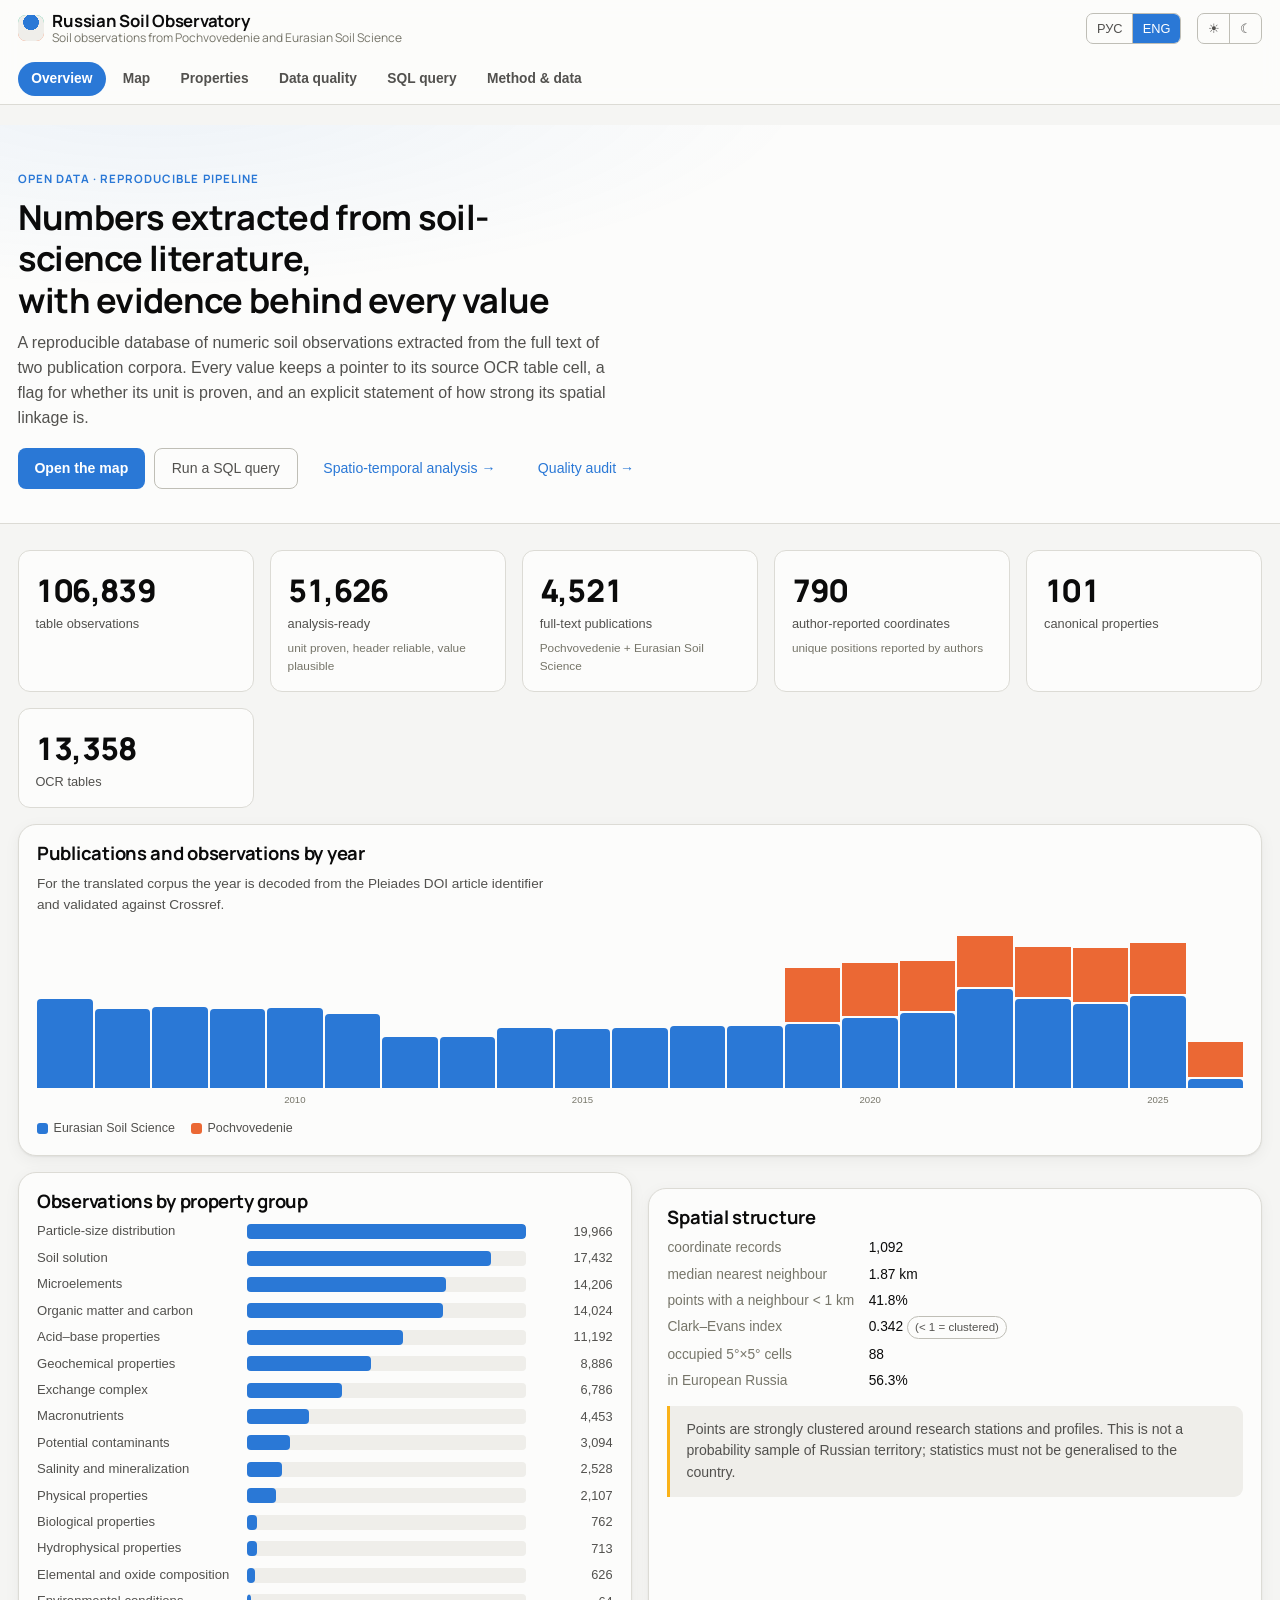
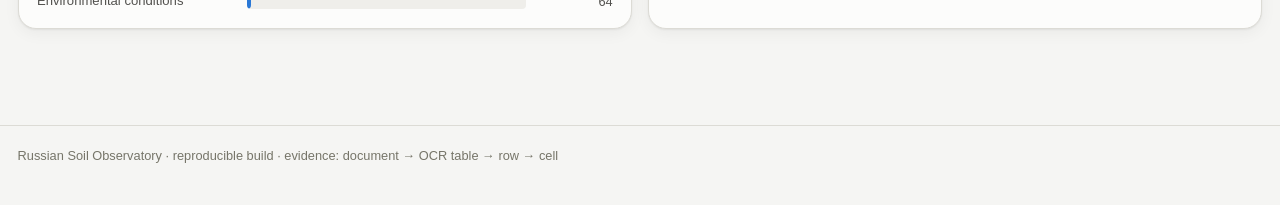
==== docs/index.html @ 18d4f81e "Update the portal's "About the data" panel for the new unit-confidence model The "Методика и данные"" ====
<!doctype html>
<html lang="ru">
<head>
<!-- Yandex.Metrika counter -->
<script type="text/javascript">
    (function(m,e,t,r,i,k,a){
        m[i]=m[i]||function(){(m[i].a=m[i].a||[]).push(arguments)};
        m[i].l=1*new Date();
        for (var j = 0; j < document.scripts.length; j++) {if (document.scripts[j].src === r) { return; }}
        k=e.createElement(t),a=e.getElementsByTagName(t)[0],k.async=1,k.src=r,a.parentNode.insertBefore(k,a)
    })(window, document,'script','https://mc.yandex.ru/metrika/tag.js?id=111270341', 'ym');

    ym(111270341, 'init', {ssr:true, webvisor:true, clickmap:true, ecommerce:"dataLayer", referrer: document.referrer, url: location.href, accurateTrackBounce:true, trackLinks:true});
</script>
<noscript><div><img src="https://mc.yandex.ru/watch/111270341" style="position:absolute; left:-9999px;" alt="" /></div></noscript>
<!-- /Yandex.Metrika counter -->
<meta charset="utf-8">
<meta name="viewport" content="width=device-width, initial-scale=1">
<title>Russian Soil Observatory</title>
<meta name="description" content="Открытая база почвенных наблюдений из российских публикаций: воспроизводимый конвейер извлечения, доказательная цепочка до исходной OCR-ячейки, двуязычный геопортал.">
<meta property="og:type" content="website">
<meta property="og:title" content="Russian Soil Observatory">
<meta property="og:description" content="Открытая база почвенных наблюдений из российских публикаций с доказательной цепочкой до исходной OCR-ячейки.">
<meta name="twitter:card" content="summary">
<link rel="icon" href="assets/favicon.svg" type="image/svg+xml">
<link rel="preconnect" href="https://fonts.googleapis.com">
<link rel="preconnect" href="https://fonts.gstatic.com" crossorigin>
<link href="https://fonts.googleapis.com/css2?family=Manrope:wght@500;600;700;800&display=swap" rel="stylesheet">
<link rel="stylesheet" href="assets/leaflet-1.9.4.css">
<link rel="stylesheet" href="assets/portal.css?v=20260804c">
</head>
<body>

<header class="masthead">
  <div class="masthead-inner">
    <h1 class="brand">
      <span class="brand-mark" aria-hidden="true"></span>
      <span class="brand-text">Russian Soil Observatory
        <small data-i18n="tagline">Почвенные наблюдения из «Почвоведения» и Eurasian Soil Science</small>
      </span>
    </h1>
    <span class="masthead-spacer"></span>
    <div class="switch" role="group" aria-label="Language">
      <button type="button" id="lang-ru" aria-pressed="true">РУС</button>
      <button type="button" id="lang-en" aria-pressed="false">ENG</button>
    </div>
    <div class="switch" role="group" aria-label="Theme">
      <button type="button" id="theme-light" aria-pressed="false">☀</button>
      <button type="button" id="theme-dark" aria-pressed="false">☾</button>
    </div>
  </div>
  <nav class="tabs" role="tablist">
    <button role="tab" aria-selected="true"  data-panel="overview" data-i18n="tab.overview">Обзор</button>
    <button role="tab" aria-selected="false" data-panel="map"      data-i18n="tab.map">Карта</button>
    <button role="tab" aria-selected="false" data-panel="props"    data-i18n="tab.props">Свойства</button>
    <button role="tab" aria-selected="false" data-panel="quality"  data-i18n="tab.quality">Качество данных</button>
    <button role="tab" aria-selected="false" data-panel="query"    data-i18n="tab.query">SQL-запрос</button>
    <button role="tab" aria-selected="false" data-panel="about"    data-i18n="tab.about">Методика и данные</button>
  </nav>
</header>

<main>

  <!-- ============ OVERVIEW ============ -->
  <section class="panel" id="panel-overview">
    <div class="hero">
      <span class="eyebrow" data-i18n="hero.eyebrow">Открытые данные · воспроизводимый конвейер</span>
      <h2 data-i18n="hero.title">Числа, извлечённые из почвенной литературы,<br>с доказательством для каждого значения</h2>
      <p class="lede" data-i18n="overview.lede">
        Воспроизводимая база числовых почвенных наблюдений, извлечённых из полнотекстовых
        публикаций двух корпусов. Каждое значение сохраняет ссылку на исходную ячейку
        OCR-таблицы, признак достоверности единицы измерения и явно указанную силу
        пространственной привязки.
      </p>
      <div class="hero-actions">
        <button type="button" class="primary btn-lg" data-goto="map" data-i18n="hero.cta.map">Открыть карту</button>
        <button type="button" class="ghost btn-lg" data-goto="query" data-i18n="hero.cta.sql">Выполнить SQL-запрос</button>
        <a class="ghost btn-lg btn-link" href="insights.html" data-i18n="overview.insights.short">Пространственно-временной анализ →</a>
        <a class="ghost btn-lg btn-link" href="data_audit.html" data-i18n="overview.report.short">Аудит качества →</a>
      </div>
    </div>

    <div class="grid reveal" id="overview-tiles"></div>

    <div class="card">
      <h2 data-i18n="overview.timeline">Публикации и наблюдения по годам</h2>
      <p class="lede" style="font-size:.85rem" data-i18n="overview.timeline.note">
        Год для переводного корпуса восстановлен из идентификатора статьи Pleiades DOI и
        сверен с Crossref.
      </p>
      <div id="chart-years"></div>
    </div>

    <div class="grid wide">
      <div class="card">
        <h2 data-i18n="overview.categories">Наблюдения по группам свойств</h2>
        <div id="chart-categories"></div>
      </div>
      <div class="card">
        <h2 data-i18n="overview.spatial">Пространственная структура</h2>
        <dl class="facts" id="spatial-facts"></dl>
        <div class="callout warn" style="margin-top:.9rem" data-i18n="overview.spatial.note">
          Точки сильно сгруппированы вокруг стационаров и профилей. Это не вероятностная
          выборка по территории России; статистику нельзя переносить на страну в целом.
        </div>
      </div>
    </div>
  </section>

  <!-- ============ MAP ============ -->
  <section class="panel" id="panel-map" hidden>
    <div class="callout" data-i18n="map.note">
      <strong>Что показано:</strong> только координаты, прямо сообщённые авторами публикаций.
      Синие точки дополнительно имеют числовые значения, сверенные с исходной OCR-ячейкой.
      Административные центроиды и региональные геокоды на карту не выводятся. Это не
      GPS-привязка каждой строки таблицы и не почвенная карта России.
    </div>
    <div class="map-layout" style="margin-top:1rem">
      <div id="map"></div>
      <aside>
        <div class="card">
          <h2 data-i18n="map.layer">Слой</h2>
          <dl class="facts" id="map-facts"></dl>
          <div class="legend">
            <span><i class="swatch" style="background:var(--series-1)"></i><span data-i18n="map.legend.verified">с проверенными значениями</span></span>
            <span><i class="swatch" style="background:var(--text-muted)"></i><span data-i18n="map.legend.plain">только координата</span></span>
          </div>
          <p style="margin-top:.9rem;font-size:.85rem;color:var(--text-secondary)" data-i18n="map.hint">
            Нажмите на точку, чтобы увидеть источник, фрагмент текста с координатой и
            привязанные измерения.
          </p>
        </div>
      </aside>
    </div>
  </section>

  <!-- ============ PROPERTIES ============ -->
  <section class="panel" id="panel-props" hidden>
    <p class="lede" data-i18n="props.lede">
      Полный спектр распознанных свойств. «Единица доказана» — доля значений, у которых
      единица напечатана в таблице или получена обратимым преобразованием; остальным
      единица намеренно не приписывается.
    </p>
    <div class="card">
      <div class="toolbar">
        <input type="text" id="prop-filter" class="ghost" style="min-width:220px"
               data-i18n-placeholder="props.filter" placeholder="Найти свойство…">
        <label class="status" for="prop-sort" data-i18n="props.sort">Сортировка:</label>
        <select id="prop-sort" class="ghost" style="padding:.35rem .5rem">
          <option value="observations" data-i18n="props.sort.n">по числу наблюдений</option>
          <option value="normalized" data-i18n="props.sort.norm">по доказанным единицам</option>
          <option value="documents" data-i18n="props.sort.docs">по числу публикаций</option>
        </select>
        <span class="status" id="prop-count"></span>
      </div>
      <div class="table-scroll">
        <table class="data" id="props-table">
          <thead><tr>
            <th data-i18n="props.th.property">Свойство</th>
            <th data-i18n="props.th.category">Группа</th>
            <th class="num" data-i18n="props.th.n">Наблюдений</th>
            <th class="num" data-i18n="props.th.docs">Публикаций</th>
            <th class="num" data-i18n="props.th.unit">Единица доказана</th>
            <th class="num" data-i18n="props.th.header">Заголовок надёжен</th>
            <th class="num" data-i18n="props.th.value">Значение правдоподобно</th>
          </tr></thead>
          <tbody></tbody>
        </table>
      </div>
    </div>

    <div class="card chart-explorer">
      <div class="chart-explorer-head">
        <h3 id="chart-title" data-i18n="props.chart.pick">Выберите свойство в таблице выше ↑</h3>
        <span class="status" id="chart-status" data-i18n="props.chart.loading">База загружается при первом выборе свойства…</span>
      </div>
      <p class="chart-note" id="chart-subtitle"></p>
      <div class="chart-grid">
        <div class="chart-card chart-card-wrap">
          <h4 data-i18n="props.chart.hist">Распределение значений</h4>
          <p class="chart-note" id="chart-hist-note"></p>
          <div id="chart-hist"></div>
        </div>
        <div class="chart-card chart-card-wrap">
          <h4 data-i18n="props.chart.depth">По глубине</h4>
          <p class="chart-note" id="chart-depth-note"></p>
          <div id="chart-depth"></div>
        </div>
        <div class="chart-card chart-card-wrap">
          <h4 data-i18n="props.chart.lat">По широте</h4>
          <p class="chart-note" id="chart-lat-note"></p>
          <div id="chart-lat"></div>
        </div>
        <div class="chart-card chart-card-wrap">
          <h4 data-i18n="props.chart.year">По годам публикации</h4>
          <p class="chart-note" id="chart-year-note"></p>
          <div id="chart-year"></div>
        </div>
      </div>
    </div>
  </section>

  <!-- ============ QUALITY ============ -->
  <section class="panel" id="panel-quality" hidden>
    <p class="lede" data-i18n="quality.lede">
      Слой построен из OCR распознанных таблиц, поэтому часть значений неизбежно
      содержит ошибки распознавания. Они не удаляются, а помечаются: исходная ячейка
      остаётся доказательством, а решение принимает исследователь.
    </p>

    <div class="grid" id="quality-tiles"></div>

    <div class="grid wide">
      <div class="card">
        <h2 data-i18n="quality.header">Как свойство опознано в заголовке</h2>
        <div id="chart-headerkind"></div>
        <div class="callout warn" style="margin-top:.9rem" data-i18n="quality.header.note">
          <strong>symbol_embedded</strong> — химический символ найден внутри более длинного
          заголовка («Thickness of horizons, cm A + B»). Такие значения следует исключать
          из анализа по умолчанию.
        </div>
      </div>
      <div class="card">
        <h2 data-i18n="quality.value">Физическая правдоподобность значений</h2>
        <div id="chart-plausibility"></div>
        <div class="callout" style="margin-top:.9rem" data-i18n="quality.value.note">
          Проверка диапазона запускается только там, где единица действительно известна.
          pH проверяется всегда — он безразмерен.
        </div>
      </div>
    </div>

    <div class="grid wide">
      <div class="card">
        <h2 data-i18n="quality.unit">Уверенность в единице измерения</h2>
        <div id="chart-normalization"></div>
        <div class="callout" style="margin-top:.9rem" data-i18n="quality.unit.note">
          <strong>high</strong> — единица напечатана в заголовке колонки; <strong>medium</strong> —
          надёжно выведена из контекста статьи, подписи к таблице или соседних колонок;
          <strong>low</strong> — предположение (обычно каноническая единица показателя по
          умолчанию), непригодное для количественного сравнения между публикациями.
        </div>
      </div>
      <div class="card">
        <h2 data-i18n="quality.spatial">Сила пространственной привязки</h2>
        <div id="chart-linkage"></div>
      </div>
    </div>
  </section>

  <!-- ============ QUERY ============ -->
  <section class="panel" id="panel-query" hidden>
    <p class="lede" data-i18n="query.lede">
      Вся база наблюдений загружается в браузер и выполняет SQL локально — данные никуда
      не отправляются. Таблицы: <code>observation</code>, <code>reported_site</code>,
      <code>verified_measurement</code>, <code>meta</code>.
    </p>
    <div class="card">
      <textarea class="sql" id="sql-input" spellcheck="false"></textarea>
      <div class="toolbar">
        <button class="primary" id="sql-run" data-i18n="query.run">Выполнить</button>
        <button class="ghost" data-example="0" data-i18n="query.ex1">Свойства с доказанной единицей</button>
        <button class="ghost" data-example="1" data-i18n="query.ex2">pH по глубине</button>
        <button class="ghost" data-example="2" data-i18n="query.ex3">Тяжёлые металлы по годам</button>
        <button class="ghost" data-example="3" data-i18n="query.ex4">Только «чистые» данные</button>
        <button class="ghost" id="sql-csv" data-i18n="query.csv">Скачать результат CSV</button>
      </div>
      <p class="status" id="sql-status" data-i18n="query.loading">Загрузка базы…</p>
      <div class="table-scroll"><table class="data" id="sql-result"><thead></thead><tbody></tbody></table></div>
    </div>
  </section>

  <!-- ============ ABOUT ============ -->
  <section class="panel" id="panel-about" hidden>
    <div class="grid wide">
      <div class="card">
        <h2 data-i18n="about.chain">Доказательная цепочка</h2>
        <p data-i18n="about.chain.text">Каждое наблюдение прослеживается до конкретной ячейки:</p>
        <p class="mono" style="color:var(--text-secondary);font-size:.8rem">
          document → source_artifact → table_cell → table_measurement_candidate → table_observation
        </p>
        <p data-i18n="about.chain.text2">
          Поле <code>evidence_locator</code> хранит номер строки и колонки исходной таблицы,
          напечатанный заголовок свойства и метку строки.
        </p>
      </div>
      <div class="card">
        <h2 data-i18n="about.rules">Чего эти данные не утверждают</h2>
        <ul class="clean">
          <li data-i18n="about.rule1">Единица измерения формально определена для каждого наблюдения (<code>observation_unit_inference</code>), но с разной силой доказательности: значение с уверенностью <code>low</code> получило единицу лишь предположением, а не тем, что напечатано в статье, и непригодно для количественного сравнения между публикациями.</li>
          <li data-i18n="about.rule2">Единственная координата в статье — это контекст документа, а не GPS каждой строки таблицы.</li>
          <li data-i18n="about.rule3">pH(H₂O), pH(KCl) и pH без указания метода — три разных показателя.</li>
          <li data-i18n="about.rule4">Для 626 пар статей установлено соответствие «русский оригинал ↔ перевод в Eurasian Soil Science»: 608 — разбором печатной библиографической ссылки на источник, 18 — по отпечатку числовых значений таблиц; документы не объединяются. Верхняя граница риска двойного учёта для остальных статей — 1.4% слоя.</li>
          <li data-i18n="about.rule5">Набор точек не является вероятностной выборкой по территории России.</li>
        </ul>
      </div>
    </div>

    <div class="card">
      <h2 data-i18n="about.downloads">Данные для скачивания</h2>
      <div class="table-scroll">
        <table class="data">
          <thead><tr>
            <th data-i18n="about.dl.file">Файл</th>
            <th data-i18n="about.dl.what">Что это</th>
            <th class="num" data-i18n="about.dl.size">Размер</th>
          </tr></thead>
          <tbody id="downloads"></tbody>
        </table>
      </div>
    </div>

    <div class="card">
      <h2 data-i18n="about.repro">Воспроизведение</h2>
      <p data-i18n="about.repro.text">Все публикуемые файлы пересобираются из рабочей базы одной командой:</p>
      <pre class="mono" style="background:var(--surface-2);padding:.8rem;border-radius:9px;overflow-x:auto">python3 observatory_v1/extract_table_measurement_candidates.py --db DB --additive
python3 observatory_v1/normalize_table_measurement_candidates.py --db DB
python3 observatory_v1/materialize_full_table_observations.py --db DB
python3 observatory_v1/flag_observation_quality.py --db DB
python3 observatory_v1/infer_springer_publication_year.py --db DB --crossref docs/data/doi_metadata.csv
python3 observatory_v1/infer_document_study_region.py --db DB
python3 observatory_v1/infer_document_precise_coordinates.py --db DB
python3 observatory_v1/merge_spatial_layers.py --db DB
python3 observatory_v1/link_springer_translations.py --db DB
python3 docs/scripts/build_portal.py --db DB --output docs/data</pre>
      <p class="status" style="margin-top:.6rem" data-i18n="about.repro.note">Полная последовательность, включая сборку научного анализа и отчётов, — в <code>README.md</code> репозитория.</p>
      <p class="status" id="generated-at"></p>
    </div>

    <div class="callout" data-i18n="about.license">
      <strong>Лицензия.</strong> Составленная база и код — CC BY 4.0. Права на исходные
      статьи принадлежат их издателям; здесь публикуются извлечённые числовые значения
      и ссылки на источник.
    </div>
  </section>

</main>

<footer><div class="inner">
  <span data-i18n="footer">Russian Soil Observatory · воспроизводимая сборка · доказательство: документ → OCR-таблица → строка → ячейка</span>
</div></footer>

<button type="button" id="to-top" class="to-top" aria-label="Наверх" title="Наверх">↑</button>

<script src="assets/leaflet.js"></script>
<script src="assets/portal.js?v=20260804c"></script>
</body>
</html>
---- docs/assets/leaflet-1.9.4.css ----
/* required styles */

.leaflet-pane,
.leaflet-tile,
.leaflet-marker-icon,
.leaflet-marker-shadow,
.leaflet-tile-container,
.leaflet-pane > svg,
.leaflet-pane > canvas,
.leaflet-zoom-box,
.leaflet-image-layer,
.leaflet-layer {
	position: absolute;
	left: 0;
	top: 0;
	}
.leaflet-container {
	overflow: hidden;
	}
.leaflet-tile,
.leaflet-marker-icon,
.leaflet-marker-shadow {
	-webkit-user-select: none;
	   -moz-user-select: none;
	        user-select: none;
	  -webkit-user-drag: none;
	}
/* Prevents IE11 from highlighting tiles in blue */
.leaflet-tile::selection {
	background: transparent;
}
/* Safari renders non-retina tile on retina better with this, but Chrome is worse */
.leaflet-safari .leaflet-tile {
	image-rendering: -webkit-optimize-contrast;
	}
/* hack that prevents hw layers "stretching" when loading new tiles */
.leaflet-safari .leaflet-tile-container {
	width: 1600px;
	height: 1600px;
	-webkit-transform-origin: 0 0;
	}
.leaflet-marker-icon,
.leaflet-marker-shadow {
	display: block;
	}
/* .leaflet-container svg: reset svg max-width decleration shipped in Joomla! (joomla.org) 3.x */
/* .leaflet-container img: map is broken in FF if you have max-width: 100% on tiles */
.leaflet-container .leaflet-overlay-pane svg {
	max-width: none !important;
	max-height: none !important;
	}
.leaflet-container .leaflet-marker-pane img,
.leaflet-container .leaflet-shadow-pane img,
.leaflet-container .leaflet-tile-pane img,
.leaflet-container img.leaflet-image-layer,
.leaflet-container .leaflet-tile {
	max-width: none !important;
	max-height: none !important;
	width: auto;
	padding: 0;
	}

.leaflet-container img.leaflet-tile {
	/* See: https://bugs.chromium.org/p/chromium/issues/detail?id=600120 */
	mix-blend-mode: plus-lighter;
}

.leaflet-container.leaflet-touch-zoom {
	-ms-touch-action: pan-x pan-y;
	touch-action: pan-x pan-y;
	}
.leaflet-container.leaflet-touch-drag {
	-ms-touch-action: pinch-zoom;
	/* Fallback for FF which doesn't support pinch-zoom */
	touch-action: none;
	touch-action: pinch-zoom;
}
.leaflet-container.leaflet-touch-drag.leaflet-touch-zoom {
	-ms-touch-action: none;
	touch-action: none;
}
.leaflet-container {
	-webkit-tap-highlight-color: transparent;
}
.leaflet-container a {
	-webkit-tap-highlight-color: rgba(51, 181, 229, 0.4);
}
.leaflet-tile {
	filter: inherit;
	visibility: hidden;
	}
.leaflet-tile-loaded {
	visibility: inherit;
	}
.leaflet-zoom-box {
	width: 0;
	height: 0;
	-moz-box-sizing: border-box;
	     box-sizing: border-box;
	z-index: 800;
	}
/* workaround for https://bugzilla.mozilla.org/show_bug.cgi?id=888319 */
.leaflet-overlay-pane svg {
	-moz-user-select: none;
	}

.leaflet-pane         { z-index: 400; }

.leaflet-tile-pane    { z-index: 200; }
.leaflet-overlay-pane { z-index: 400; }
.leaflet-shadow-pane  { z-index: 500; }
.leaflet-marker-pane  { z-index: 600; }
.leaflet-tooltip-pane   { z-index: 650; }
.leaflet-popup-pane   { z-index: 700; }

.leaflet-map-pane canvas { z-index: 100; }
.leaflet-map-pane svg    { z-index: 200; }

.leaflet-vml-shape {
	width: 1px;
	height: 1px;
	}
.lvml {
	behavior: url(#default#VML);
	display: inline-block;
	position: absolute;
	}


/* control positioning */

.leaflet-control {
	position: relative;
	z-index: 800;
	pointer-events: visiblePainted; /* IE 9-10 doesn't have auto */
	pointer-events: auto;
	}
.leaflet-top,
.leaflet-bottom {
	position: absolute;
	z-index: 1000;
	pointer-events: none;
	}
.leaflet-top {
	top: 0;
	}
.leaflet-right {
	right: 0;
	}
.leaflet-bottom {
	bottom: 0;
	}
.leaflet-left {
	left: 0;
	}
.leaflet-control {
	float: left;
	clear: both;
	}
.leaflet-right .leaflet-control {
	float: right;
	}
.leaflet-top .leaflet-control {
	margin-top: 10px;
	}
.leaflet-bottom .leaflet-control {
	margin-bottom: 10px;
	}
.leaflet-left .leaflet-control {
	margin-left: 10px;
	}
.leaflet-right .leaflet-control {
	margin-right: 10px;
	}


/* zoom and fade animations */

.leaflet-fade-anim .leaflet-popup {
	opacity: 0;
	-webkit-transition: opacity 0.2s linear;
	   -moz-transition: opacity 0.2s linear;
	        transition: opacity 0.2s linear;
	}
.leaflet-fade-anim .leaflet-map-pane .leaflet-popup {
	opacity: 1;
	}
.leaflet-zoom-animated {
	-webkit-transform-origin: 0 0;
	    -ms-transform-origin: 0 0;
	        transform-origin: 0 0;
	}
svg.leaflet-zoom-animated {
	will-change: transform;
}

.leaflet-zoom-anim .leaflet-zoom-animated {
	-webkit-transition: -webkit-transform 0.25s cubic-bezier(0,0,0.25,1);
	   -moz-transition:    -moz-transform 0.25s cubic-bezier(0,0,0.25,1);
	        transition:         transform 0.25s cubic-bezier(0,0,0.25,1);
	}
.leaflet-zoom-anim .leaflet-tile,
.leaflet-pan-anim .leaflet-tile {
	-webkit-transition: none;
	   -moz-transition: none;
	        transition: none;
	}

.leaflet-zoom-anim .leaflet-zoom-hide {
	visibility: hidden;
	}


/* cursors */

.leaflet-interactive {
	cursor: pointer;
	}
.leaflet-grab {
	cursor: -webkit-grab;
	cursor:    -moz-grab;
	cursor:         grab;
	}
.leaflet-crosshair,
.leaflet-crosshair .leaflet-interactive {
	cursor: crosshair;
	}
.leaflet-popup-pane,
.leaflet-control {
	cursor: auto;
	}
.leaflet-dragging .leaflet-grab,
.leaflet-dragging .leaflet-grab .leaflet-interactive,
.leaflet-dragging .leaflet-marker-draggable {
	cursor: move;
	cursor: -webkit-grabbing;
	cursor:    -moz-grabbing;
	cursor:         grabbing;
	}

/* marker & overlays interactivity */
.leaflet-marker-icon,
.leaflet-marker-shadow,
.leaflet-image-layer,
.leaflet-pane > svg path,
.leaflet-tile-container {
	pointer-events: none;
	}

.leaflet-marker-icon.leaflet-interactive,
.leaflet-image-layer.leaflet-interactive,
.leaflet-pane > svg path.leaflet-interactive,
svg.leaflet-image-layer.leaflet-interactive path {
	pointer-events: visiblePainted; /* IE 9-10 doesn't have auto */
	pointer-events: auto;
	}

/* visual tweaks */

.leaflet-container {
	background: #ddd;
	outline-offset: 1px;
	}
.leaflet-container a {
	color: #0078A8;
	}
.leaflet-zoom-box {
	border: 2px dotted #38f;
	background: rgba(255,255,255,0.5);
	}


/* general typography */
.leaflet-container {
	font-family: "Helvetica Neue", Arial, Helvetica, sans-serif;
	font-size: 12px;
	font-size: 0.75rem;
	line-height: 1.5;
	}


/* general toolbar styles */

.leaflet-bar {
	box-shadow: 0 1px 5px rgba(0,0,0,0.65);
	border-radius: 4px;
	}
.leaflet-bar a {
	background-color: #fff;
	border-bottom: 1px solid #ccc;
	width: 26px;
	height: 26px;
	line-height: 26px;
	display: block;
	text-align: center;
	text-decoration: none;
	color: black;
	}
.leaflet-bar a,
.leaflet-control-layers-toggle {
	background-position: 50% 50%;
	background-repeat: no-repeat;
	display: block;
	}
.leaflet-bar a:hover,
.leaflet-bar a:focus {
	background-color: #f4f4f4;
	}
.leaflet-bar a:first-child {
	border-top-left-radius: 4px;
	border-top-right-radius: 4px;
	}
.leaflet-bar a:last-child {
	border-bottom-left-radius: 4px;
	border-bottom-right-radius: 4px;
	border-bottom: none;
	}
.leaflet-bar a.leaflet-disabled {
	cursor: default;
	background-color: #f4f4f4;
	color: #bbb;
	}

.leaflet-touch .leaflet-bar a {
	width: 30px;
	height: 30px;
	line-height: 30px;
	}
.leaflet-touch .leaflet-bar a:first-child {
	border-top-left-radius: 2px;
	border-top-right-radius: 2px;
	}
.leaflet-touch .leaflet-bar a:last-child {
	border-bottom-left-radius: 2px;
	border-bottom-right-radius: 2px;
	}

/* zoom control */

.leaflet-control-zoom-in,
.leaflet-control-zoom-out {
	font: bold 18px 'Lucida Console', Monaco, monospace;
	text-indent: 1px;
	}

.leaflet-touch .leaflet-control-zoom-in, .leaflet-touch .leaflet-control-zoom-out  {
	font-size: 22px;
	}


/* layers control */

.leaflet-control-layers {
	box-shadow: 0 1px 5px rgba(0,0,0,0.4);
	background: #fff;
	border-radius: 5px;
	}
.leaflet-control-layers-toggle {
	background-image: url(images/layers.png);
	width: 36px;
	height: 36px;
	}
.leaflet-retina .leaflet-control-layers-toggle {
	background-image: url(images/layers-2x.png);
	background-size: 26px 26px;
	}
.leaflet-touch .leaflet-control-layers-toggle {
	width: 44px;
	height: 44px;
	}
.leaflet-control-layers .leaflet-control-layers-list,
.leaflet-control-layers-expanded .leaflet-control-layers-toggle {
	display: none;
	}
.leaflet-control-layers-expanded .leaflet-control-layers-list {
	display: block;
	position: relative;
	}
.leaflet-control-layers-expanded {
	padding: 6px 10px 6px 6px;
	color: #333;
	background: #fff;
	}
.leaflet-control-layers-scrollbar {
	overflow-y: scroll;
	overflow-x: hidden;
	padding-right: 5px;
	}
.leaflet-control-layers-selector {
	margin-top: 2px;
	position: relative;
	top: 1px;
	}
.leaflet-control-layers label {
	display: block;
	font-size: 13px;
	font-size: 1.08333em;
	}
.leaflet-control-layers-separator {
	height: 0;
	border-top: 1px solid #ddd;
	margin: 5px -10px 5px -6px;
	}

/* Default icon URLs */
.leaflet-default-icon-path { /* used only in path-guessing heuristic, see L.Icon.Default */
	background-image: url(images/marker-icon.png);
	}


/* attribution and scale controls */

.leaflet-container .leaflet-control-attribution {
	background: #fff;
	background: rgba(255, 255, 255, 0.8);
	margin: 0;
	}
.leaflet-control-attribution,
.leaflet-control-scale-line {
	padding: 0 5px;
	color: #333;
	line-height: 1.4;
	}
.leaflet-control-attribution a {
	text-decoration: none;
	}
.leaflet-control-attribution a:hover,
.leaflet-control-attribution a:focus {
	text-decoration: underline;
	}
.leaflet-attribution-flag {
	display: inline !important;
	vertical-align: baseline !important;
	width: 1em;
	height: 0.6669em;
	}
.leaflet-left .leaflet-control-scale {
	margin-left: 5px;
	}
.leaflet-bottom .leaflet-control-scale {
	margin-bottom: 5px;
	}
.leaflet-control-scale-line {
	border: 2px solid #777;
	border-top: none;
	line-height: 1.1;
	padding: 2px 5px 1px;
	white-space: nowrap;
	-moz-box-sizing: border-box;
	     box-sizing: border-box;
	background: rgba(255, 255, 255, 0.8);
	text-shadow: 1px 1px #fff;
	}
.leaflet-control-scale-line:not(:first-child) {
	border-top: 2px solid #777;
	border-bottom: none;
	margin-top: -2px;
	}
.leaflet-control-scale-line:not(:first-child):not(:last-child) {
	border-bottom: 2px solid #777;
	}

.leaflet-touch .leaflet-control-attribution,
.leaflet-touch .leaflet-control-layers,
.leaflet-touch .leaflet-bar {
	box-shadow: none;
	}
.leaflet-touch .leaflet-control-layers,
.leaflet-touch .leaflet-bar {
	border: 2px solid rgba(0,0,0,0.2);
	background-clip: padding-box;
	}


/* popup */

.leaflet-popup {
	position: absolute;
	text-align: center;
	margin-bottom: 20px;
	}
.leaflet-popup-content-wrapper {
	padding: 1px;
	text-align: left;
	border-radius: 12px;
	}
.leaflet-popup-content {
	margin: 13px 24px 13px 20px;
	line-height: 1.3;
	font-size: 13px;
	font-size: 1.08333em;
	min-height: 1px;
	}
.leaflet-popup-content p {
	margin: 17px 0;
	margin: 1.3em 0;
	}
.leaflet-popup-tip-container {
	width: 40px;
	height: 20px;
	position: absolute;
	left: 50%;
	margin-top: -1px;
	margin-left: -20px;
	overflow: hidden;
	pointer-events: none;
	}
.leaflet-popup-tip {
	width: 17px;
	height: 17px;
	padding: 1px;

	margin: -10px auto 0;
	pointer-events: auto;

	-webkit-transform: rotate(45deg);
	   -moz-transform: rotate(45deg);
	    -ms-transform: rotate(45deg);
	        transform: rotate(45deg);
	}
.leaflet-popup-content-wrapper,
.leaflet-popup-tip {
	background: white;
	color: #333;
	box-shadow: 0 3px 14px rgba(0,0,0,0.4);
	}
.leaflet-container a.leaflet-popup-close-button {
	position: absolute;
	top: 0;
	right: 0;
	border: none;
	text-align: center;
	width: 24px;
	height: 24px;
	font: 16px/24px Tahoma, Verdana, sans-serif;
	color: #757575;
	text-decoration: none;
	background: transparent;
	}
.leaflet-container a.leaflet-popup-close-button:hover,
.leaflet-container a.leaflet-popup-close-button:focus {
	color: #585858;
	}
.leaflet-popup-scrolled {
	overflow: auto;
	}

.leaflet-oldie .leaflet-popup-content-wrapper {
	-ms-zoom: 1;
	}
.leaflet-oldie .leaflet-popup-tip {
	width: 24px;
	margin: 0 auto;

	-ms-filter: "progid:DXImageTransform.Microsoft.Matrix(M11=0.70710678, M12=0.70710678, M21=-0.70710678, M22=0.70710678)";
	filter: progid:DXImageTransform.Microsoft.Matrix(M11=0.70710678, M12=0.70710678, M21=-0.70710678, M22=0.70710678);
	}

.leaflet-oldie .leaflet-control-zoom,
.leaflet-oldie .leaflet-control-layers,
.leaflet-oldie .leaflet-popup-content-wrapper,
.leaflet-oldie .leaflet-popup-tip {
	border: 1px solid #999;
	}


/* div icon */

.leaflet-div-icon {
	background: #fff;
	border: 1px solid #666;
	}


/* Tooltip */
/* Base styles for the element that has a tooltip */
.leaflet-tooltip {
	position: absolute;
	padding: 6px;
	background-color: #fff;
	border: 1px solid #fff;
	border-radius: 3px;
	color: #222;
	white-space: nowrap;
	-webkit-user-select: none;
	-moz-user-select: none;
	-ms-user-select: none;
	user-select: none;
	pointer-events: none;
	box-shadow: 0 1px 3px rgba(0,0,0,0.4);
	}
.leaflet-tooltip.leaflet-interactive {
	cursor: pointer;
	pointer-events: auto;
	}
.leaflet-tooltip-top:before,
.leaflet-tooltip-bottom:before,
.leaflet-tooltip-left:before,
.leaflet-tooltip-right:before {
	position: absolute;
	pointer-events: none;
	border: 6px solid transparent;
	background: transparent;
	content: "";
	}

/* Directions */

.leaflet-tooltip-bottom {
	margin-top: 6px;
}
.leaflet-tooltip-top {
	margin-top: -6px;
}
.leaflet-tooltip-bottom:before,
.leaflet-tooltip-top:before {
	left: 50%;
	margin-left: -6px;
	}
.leaflet-tooltip-top:before {
	bottom: 0;
	margin-bottom: -12px;
	border-top-color: #fff;
	}
.leaflet-tooltip-bottom:before {
	top: 0;
	margin-top: -12px;
	margin-left: -6px;
	border-bottom-color: #fff;
	}
.leaflet-tooltip-left {
	margin-left: -6px;
}
.leaflet-tooltip-right {
	margin-left: 6px;
}
.leaflet-tooltip-left:before,
.leaflet-tooltip-right:before {
	top: 50%;
	margin-top: -6px;
	}
.leaflet-tooltip-left:before {
	right: 0;
	margin-right: -12px;
	border-left-color: #fff;
	}
.leaflet-tooltip-right:before {
	left: 0;
	margin-left: -12px;
	border-right-color: #fff;
	}

/* Printing */

@media print {
	/* Prevent printers from removing background-images of controls. */
	.leaflet-control {
		-webkit-print-color-adjust: exact;
		print-color-adjust: exact;
		}
	}
---- docs/assets/portal.css ----
/* Russian Soil Observatory — geoportal
   Roles first, hex only in the token blocks, so light/dark swap in one place. */

:root {
  color-scheme: light;
  --surface-0: #f5f5f3;
  --surface-1: #fcfcfb;
  --surface-2: #efeeea;
  --border: #dcdbd5;
  --border-strong: #bfbeb6;
  --text-primary: #0b0b0b;
  --text-secondary: #52514e;
  --text-muted: #767569;
  --series-1: #2a78d6;
  --series-2: #eb6834;
  --series-3: #1baf7a;
  --series-4: #eda100;
  --good: #0ca30c;
  --warning: #fab219;
  --serious: #ec835a;
  --critical: #d03b3b;
  --ramp-250: #86b6ef;
  --shadow: 0 1px 2px rgba(0, 0, 0, .06), 0 4px 16px rgba(0, 0, 0, .05);
  --shadow-lift: 0 2px 4px rgba(0, 0, 0, .07), 0 12px 28px rgba(0, 0, 0, .09);
  --font-display: 'Manrope', -apple-system, BlinkMacSystemFont, "Segoe UI", Roboto, sans-serif;
  --radius-sm: 8px;
  --radius-md: 12px;
  --radius-lg: 18px;
  --ease: cubic-bezier(.22, .7, .24, 1);
  --hero-tint: rgba(42, 120, 214, .07);
}

@media (prefers-color-scheme: dark) {
  :root:where(:not([data-theme="light"])) {
    color-scheme: dark;
    --surface-0: #121211;
    --surface-1: #1a1a19;
    --surface-2: #24241f;
    --border: #35352f;
    --border-strong: #4c4c44;
    --text-primary: #ffffff;
    --text-secondary: #c3c2b7;
    --text-muted: #94938a;
    --series-1: #3987e5;
    --series-2: #d95926;
    --series-3: #199e70;
    --series-4: #c98500;
    --ramp-250: #1c5cab;
    --shadow: 0 1px 2px rgba(0, 0, 0, .5), 0 4px 16px rgba(0, 0, 0, .4);
    --shadow-lift: 0 2px 4px rgba(0, 0, 0, .55), 0 14px 32px rgba(0, 0, 0, .5);
    --hero-tint: rgba(57, 135, 229, .10);
  }
}

:root[data-theme="dark"] {
  color-scheme: dark;
  --surface-0: #121211;
  --surface-1: #1a1a19;
  --surface-2: #24241f;
  --border: #35352f;
  --border-strong: #4c4c44;
  --text-primary: #ffffff;
  --text-secondary: #c3c2b7;
  --text-muted: #94938a;
  --series-1: #3987e5;
  --series-2: #d95926;
  --series-3: #199e70;
  --series-4: #c98500;
  --ramp-250: #1c5cab;
  --shadow: 0 1px 2px rgba(0, 0, 0, .5), 0 4px 16px rgba(0, 0, 0, .4);
  --shadow-lift: 0 2px 4px rgba(0, 0, 0, .55), 0 14px 32px rgba(0, 0, 0, .5);
  --hero-tint: rgba(57, 135, 229, .10);
}

* { box-sizing: border-box; }

@media (prefers-reduced-motion: reduce) {
  *, *::before, *::after { animation-duration: .001ms !important; transition-duration: .001ms !important; scroll-behavior: auto !important; }
}

body {
  margin: 0;
  background: var(--surface-0);
  color: var(--text-primary);
  font: 15px/1.55 -apple-system, BlinkMacSystemFont, "Segoe UI", Roboto, "Helvetica Neue", Arial, sans-serif;
  -webkit-font-smoothing: antialiased;
}

h1, h2, h3 { font-family: var(--font-display); line-height: 1.2; margin: 0 0 .5em; font-weight: 700; letter-spacing: -.015em; }
h1 { font-size: 1.5rem; }
h2 { font-size: 1.15rem; }
h3 { font-size: .95rem; }
p { margin: 0 0 .9em; }
a { color: var(--series-1); text-decoration-thickness: 1px; text-underline-offset: 2px; }
code, .mono { font-family: ui-monospace, SFMono-Regular, Menlo, Consolas, monospace; font-size: .86em; }

/* ---------- shell ---------- */

.masthead {
  position: sticky; top: 0; z-index: 500;
  /* Plain fallback first: some in-app WebViews (Telegram's iOS/Android
     browser observed) don't parse color-mix() and discard the whole
     declaration, leaving the sticky header with no background at all — the
     page scrolls "through" it instead of under it. A same-property
     redeclaration only overrides when the later value actually parses. */
  background: var(--surface-1);
  background: color-mix(in srgb, var(--surface-1) 92%, transparent);
  -webkit-backdrop-filter: blur(10px);
  backdrop-filter: blur(10px);
  border-bottom: 1px solid var(--border);
}
.masthead-inner {
  max-width: 1320px; margin: 0 auto; padding: .7rem 1.1rem;
  display: flex; align-items: center; gap: 1rem; flex-wrap: wrap;
}
.brand { margin: 0; font-size: 1.05rem; font-weight: 700; display: flex; align-items: center; gap: .55rem; }
.brand-mark {
  width: 26px; height: 26px; border-radius: 8px; flex: none;
  background:
    radial-gradient(circle at 50% 28%, var(--series-1) 0 34%, transparent 35%),
    linear-gradient(var(--surface-2) 0 0) padding-box,
    linear-gradient(to bottom, var(--series-3) 0 34%, var(--series-4) 34% 62%, var(--series-2) 62% 100%);
}
.brand small { display: block; font-size: .75rem; font-weight: 400; color: var(--text-muted); letter-spacing: 0; }
.masthead-spacer { flex: 1 1 auto; }

.switch { display: inline-flex; border: 1px solid var(--border-strong); border-radius: 7px; overflow: hidden; }
.switch button {
  appearance: none; border: 0; background: transparent; color: var(--text-secondary);
  font: inherit; font-size: .8rem; padding: .3rem .6rem; cursor: pointer;
  transition: background .15s var(--ease), color .15s var(--ease);
}
.switch button[aria-pressed="true"] { background: var(--series-1); color: #fff; }
.switch button + button { border-left: 1px solid var(--border-strong); }

.tabs {
  max-width: 1320px; margin: 0 auto; padding: .3rem 1.1rem .5rem;
  display: flex; gap: .2rem; overflow-x: auto; scrollbar-width: none;
}
.tabs::-webkit-scrollbar { display: none; }
.tabs button {
  appearance: none; background: transparent; border: 0; border-radius: 999px;
  color: var(--text-secondary); font: inherit; font-size: .86rem; font-weight: 560; padding: .42rem .85rem;
  cursor: pointer; white-space: nowrap; transition: background .16s var(--ease), color .16s var(--ease);
}
.tabs button:hover { color: var(--text-primary); background: var(--surface-2); }
.tabs button[aria-selected="true"] {
  color: #fff; background: var(--series-1);
}

main { max-width: 1320px; margin: 0 auto; padding: 1.4rem 1.1rem 4rem; }
.panel[hidden] { display: none; }
@keyframes panelIn { from { opacity: 0; transform: translateY(8px); } to { opacity: 1; transform: none; } }
.panel:not([hidden]) { animation: panelIn .4s var(--ease); }

.lede { max-width: 68ch; color: var(--text-secondary); font-size: .95rem; }

/* ---------- hero ---------- */

.hero {
  position: relative; margin: -.2rem -1.1rem 1.6rem; padding: 2.1rem 1.1rem 1.7rem;
  background:
    radial-gradient(1100px 340px at 12% -10%, var(--hero-tint), transparent 60%),
    var(--surface-1);
  border-bottom: 1px solid var(--border);
}
.eyebrow {
  display: inline-block; font-family: var(--font-display); font-weight: 700;
  font-size: .72rem; letter-spacing: .09em; text-transform: uppercase; color: var(--series-1);
  margin-bottom: .5rem;
}
.hero h2 {
  font-size: clamp(1.5rem, 3.4vw, 2.15rem); max-width: 24ch; margin: 0 0 .7rem; letter-spacing: -.02em;
}
.hero .lede { font-size: 1rem; }
.hero-actions { display: flex; gap: .55rem; flex-wrap: wrap; margin-top: 1.1rem; }
.btn-lg { padding: .55rem 1.05rem !important; font-size: .88rem !important; border-radius: var(--radius-sm) !important; }
.btn-link { text-decoration: none; }
@media (min-width: 700px) { .hero { padding: 2.6rem 1.1rem 2.1rem; } }

/* ---------- cards & tiles ---------- */

.card {
  background: var(--surface-1); border: 1px solid var(--border);
  border-radius: var(--radius-lg); padding: 1.05rem 1.15rem; box-shadow: var(--shadow);
}
.card + .card, .grid + .card, .card + .grid { margin-top: 1rem; }

.grid { display: grid; gap: 1rem; grid-template-columns: repeat(auto-fit, minmax(230px, 1fr)); }
.grid.wide { grid-template-columns: repeat(auto-fit, minmax(330px, 1fr)); }

.tile {
  background: var(--surface-1); border: 1px solid var(--border); border-radius: var(--radius-md);
  padding: .95rem 1.05rem; transition: transform .18s var(--ease), box-shadow .18s var(--ease), border-color .18s var(--ease);
}
.tile:hover { transform: translateY(-2px); box-shadow: var(--shadow-lift); border-color: var(--border-strong); }
.tile .value { font-family: var(--font-display); font-size: 1.95rem; font-weight: 800; letter-spacing: -.02em; font-variant-numeric: tabular-nums; }
.tile .label { font-size: .8rem; color: var(--text-secondary); }
.tile .note { font-size: .74rem; color: var(--text-muted); margin-top: .3rem; }

/* ---------- scroll reveal ---------- */

.reveal { opacity: 0; transform: translateY(14px); transition: opacity .55s var(--ease), transform .55s var(--ease); }
.reveal.is-visible { opacity: 1; transform: none; }

/* ---------- bar chart (plain HTML marks) ---------- */

.bars { display: flex; flex-direction: column; gap: .38rem; margin: .2rem 0 0; }
.bar-row { display: grid; grid-template-columns: minmax(120px, 200px) 1fr auto; gap: .6rem; align-items: center; }
.bar-row .name { font-size: .82rem; color: var(--text-secondary); overflow: hidden; text-overflow: ellipsis; white-space: nowrap; }
.bar-track { position: relative; height: 15px; background: var(--surface-2); border-radius: 4px; overflow: hidden; }
.bar-fill { position: absolute; inset: 0 auto 0 0; border-radius: 0 4px 4px 0; background: var(--series-1); }
.bar-fill.good { background: var(--good); }
.bar-fill.muted { background: var(--ramp-250); }
.bar-row .num { font-size: .8rem; color: var(--text-secondary); font-variant-numeric: tabular-nums; min-width: 4.8rem; text-align: right; }

.columns { display: flex; align-items: flex-end; gap: 2px; height: 160px; margin-top: .6rem; }
.column { flex: 1 1 0; display: flex; flex-direction: column; justify-content: flex-end; min-width: 0; }
.column .stack { border-radius: 4px 4px 0 0; background: var(--series-1); min-height: 1px; }
.column .stack.second { border-radius: 0 0 0 0; background: var(--series-2); margin-bottom: 2px; }
.column:hover .stack { filter: brightness(1.15); }
.ticks { display: flex; gap: 2px; margin-top: .35rem; }
.ticks span { flex: 1 1 0; font-size: .6rem; color: var(--text-muted); text-align: center; min-width: 0; overflow: hidden; }

.legend { display: flex; gap: 1rem; flex-wrap: wrap; font-size: .78rem; color: var(--text-secondary); margin-top: .7rem; }
.legend span { display: inline-flex; align-items: center; gap: .35rem; }
.swatch { width: 11px; height: 11px; border-radius: 3px; display: inline-block; }

/* ---------- map ---------- */

.map-layout { display: grid; gap: 1rem; grid-template-columns: 1fr; }
@media (min-width: 960px) { .map-layout { grid-template-columns: minmax(0, 1fr) 330px; } }
#map { height: 620px; border-radius: var(--radius-lg); border: 1px solid var(--border); background: var(--surface-2); overflow: hidden; }
.leaflet-popup-content-wrapper { border-radius: 10px; box-shadow: var(--shadow-lift); }
.leaflet-popup-content { font: 13px/1.5 -apple-system, BlinkMacSystemFont, "Segoe UI", Roboto, sans-serif;
  width: min(460px, 78vw) !important; max-height: 360px; overflow-y: auto; color: #172033; }
.leaflet-popup-content h4 { margin: .7em 0 .3em; font-size: .85rem; }
.leaflet-popup-content table { border-collapse: collapse; width: 100%; font-size: .78rem; }
.leaflet-popup-content td, .leaflet-popup-content th { border-bottom: 1px solid #dde4ea; padding: 2px 4px; text-align: left; vertical-align: top; }
.leaflet-popup-content details { margin: .35rem 0; font-size: .78rem; overflow-wrap: anywhere; }
.leaflet-popup-content summary { cursor: pointer; color: #075985; }

/* ---------- tables ---------- */

.table-scroll { overflow-x: auto; max-height: 560px; overflow-y: auto; }
table.data { border-collapse: collapse; width: 100%; font-size: .84rem; }
table.data th, table.data td { padding: .4rem .6rem; text-align: left; border-bottom: 1px solid var(--border); white-space: nowrap; }
table.data th { color: var(--text-secondary); font-weight: 560; position: sticky; top: 0; background: var(--surface-1); z-index: 1; }
table.data td.num { text-align: right; font-variant-numeric: tabular-nums; }
table.data tbody tr:hover { background: var(--surface-2); }

/* ---------- query console ---------- */

textarea.sql {
  width: 100%; min-height: 130px; resize: vertical; padding: .7rem .8rem;
  background: var(--surface-2); color: var(--text-primary);
  border: 1px solid var(--border-strong); border-radius: 9px;
  font-family: ui-monospace, SFMono-Regular, Menlo, Consolas, monospace; font-size: .85rem; line-height: 1.5;
}
.toolbar { display: flex; gap: .5rem; align-items: center; flex-wrap: wrap; margin: .7rem 0; }
button.primary {
  appearance: none; border: 0; border-radius: 8px; background: var(--series-1); color: #fff;
  font: inherit; font-weight: 620; font-size: .86rem; padding: .45rem 1rem; cursor: pointer;
  transition: transform .15s var(--ease), box-shadow .15s var(--ease), filter .15s var(--ease);
}
button.primary:hover { filter: brightness(1.07); transform: translateY(-1px); box-shadow: var(--shadow); }
button.primary:active { transform: translateY(0); filter: brightness(.97); }
button.primary:disabled { opacity: .55; cursor: progress; transform: none; }
button.ghost {
  appearance: none; border: 1px solid var(--border-strong); border-radius: 8px;
  background: transparent; color: var(--text-secondary); font: inherit; font-size: .8rem;
  padding: .35rem .7rem; cursor: pointer; transition: color .15s var(--ease), border-color .15s var(--ease), transform .15s var(--ease);
}
button.ghost:hover { color: var(--text-primary); border-color: var(--text-muted); transform: translateY(-1px); }
a.ghost { display: inline-flex; align-items: center; }
.status { font-size: .82rem; color: var(--text-secondary); }
.status.error { color: var(--critical); }

/* ---------- misc ---------- */

.callout {
  border-left: 3px solid var(--series-1); background: var(--surface-2);
  border-radius: 0 9px 9px 0; padding: .8rem 1rem; font-size: .88rem; color: var(--text-secondary);
}
.callout.warn { border-left-color: var(--warning); }
.callout strong { color: var(--text-primary); }
.callout + .callout { margin-top: .7rem; }

.pill { display: inline-block; font-size: .72rem; padding: .1rem .45rem; border-radius: 999px;
  border: 1px solid var(--border-strong); color: var(--text-secondary); }

ul.clean { margin: 0 0 .9em; padding-left: 1.15rem; }
ul.clean li { margin-bottom: .35rem; }

dl.facts { display: grid; grid-template-columns: auto 1fr; gap: .3rem .9rem; margin: 0; font-size: .86rem; }
dl.facts dt { color: var(--text-muted); }
dl.facts dd { margin: 0; font-variant-numeric: tabular-nums; }

footer { border-top: 1px solid var(--border); margin-top: 2rem; padding: 1.2rem 1.1rem 2.5rem;
  color: var(--text-muted); font-size: .8rem; }
footer .inner { max-width: 1320px; margin: 0 auto; }

/* ---------- property explorer ---------- */

input.ghost {
  background: transparent; border: 1px solid var(--border-strong); border-radius: 7px;
  color: var(--text-primary); font: inherit; font-size: .82rem; padding: .38rem .6rem;
}
input.ghost::placeholder { color: var(--text-muted); }
input.ghost:focus { outline: 2px solid var(--series-1); outline-offset: -1px; }

#props-table tbody tr { cursor: pointer; }
#props-table tbody tr:hover { background: var(--surface-2); }
#props-table tbody tr[aria-selected="true"] {
  background: var(--surface-2);
  background: color-mix(in srgb, var(--series-1) 14%, transparent);
  box-shadow: inset 3px 0 0 var(--series-1);
}

.chart-explorer { margin-top: 1rem; }
.chart-explorer-head { display: flex; align-items: baseline; justify-content: space-between;
  gap: .6rem; flex-wrap: wrap; margin-bottom: .3rem; }
.chart-explorer-head h3 { margin: 0; font-size: 1rem; }
.chart-grid { display: grid; gap: .9rem; grid-template-columns: repeat(auto-fit, minmax(280px, 1fr)); margin-top: .8rem; }
.chart-card { background: var(--surface-1); border: 1px solid var(--border); border-radius: 12px; padding: .85rem .95rem 1rem; }
.chart-card h4 { margin: 0 0 .15rem; font-size: .82rem; font-weight: 600; color: var(--text-secondary); }
.chart-card .chart-note { font-size: .72rem; color: var(--text-muted); margin: 0 0 .4rem; }
.chart-card .chart-empty { font-size: .8rem; color: var(--text-muted); padding: 1.6rem 0; text-align: center; }
.chart-svg { width: 100%; height: auto; display: block; overflow: visible; }
.chart-svg .axis { stroke: var(--border-strong); stroke-width: 1; }
.chart-svg .gridline { stroke: var(--border); stroke-width: 1; }
.chart-svg .tick-label { fill: var(--text-muted); font-size: 9.5px; }
.chart-svg .axis-title { fill: var(--text-secondary); font-size: 9.5px; font-weight: 600; }
.chart-svg .bar { fill: var(--series-1); }
.chart-svg .bar:hover { fill: var(--series-2); }
.chart-svg .line { fill: none; stroke: var(--series-1); stroke-width: 2; }
.chart-svg .dot { fill: var(--series-1); }
.chart-svg .median-line { stroke: var(--series-2); stroke-width: 1.4; stroke-dasharray: 3 3; }
.chart-svg .hover-line { stroke: var(--text-muted); stroke-width: 1; stroke-dasharray: 2 2; opacity: 0; }
.chart-tooltip {
  position: absolute; pointer-events: none; background: var(--surface-1);
  border: 1px solid var(--border-strong); border-radius: 7px; padding: .3rem .5rem;
  font-size: .74rem; color: var(--text-primary); box-shadow: var(--shadow); opacity: 0;
  transform: translate(-50%, -110%); white-space: nowrap; z-index: 5;
}
.chart-card-wrap { position: relative; }
.chart-card { transition: box-shadow .18s var(--ease), border-color .18s var(--ease); }
.chart-card:hover { box-shadow: var(--shadow); border-color: var(--border-strong); }

/* ---------- back to top ---------- */

.to-top {
  position: fixed; right: 1.1rem; bottom: 1.1rem; z-index: 400;
  width: 2.6rem; height: 2.6rem; border-radius: 50%; border: 0; cursor: pointer;
  background: var(--series-1); color: #fff; font-size: 1.1rem; line-height: 1;
  box-shadow: var(--shadow-lift); opacity: 0; transform: translateY(8px); pointer-events: none;
  transition: opacity .22s var(--ease), transform .22s var(--ease), filter .15s var(--ease);
}
.to-top.visible { opacity: 1; transform: none; pointer-events: auto; }
.to-top:hover { filter: brightness(1.08); }
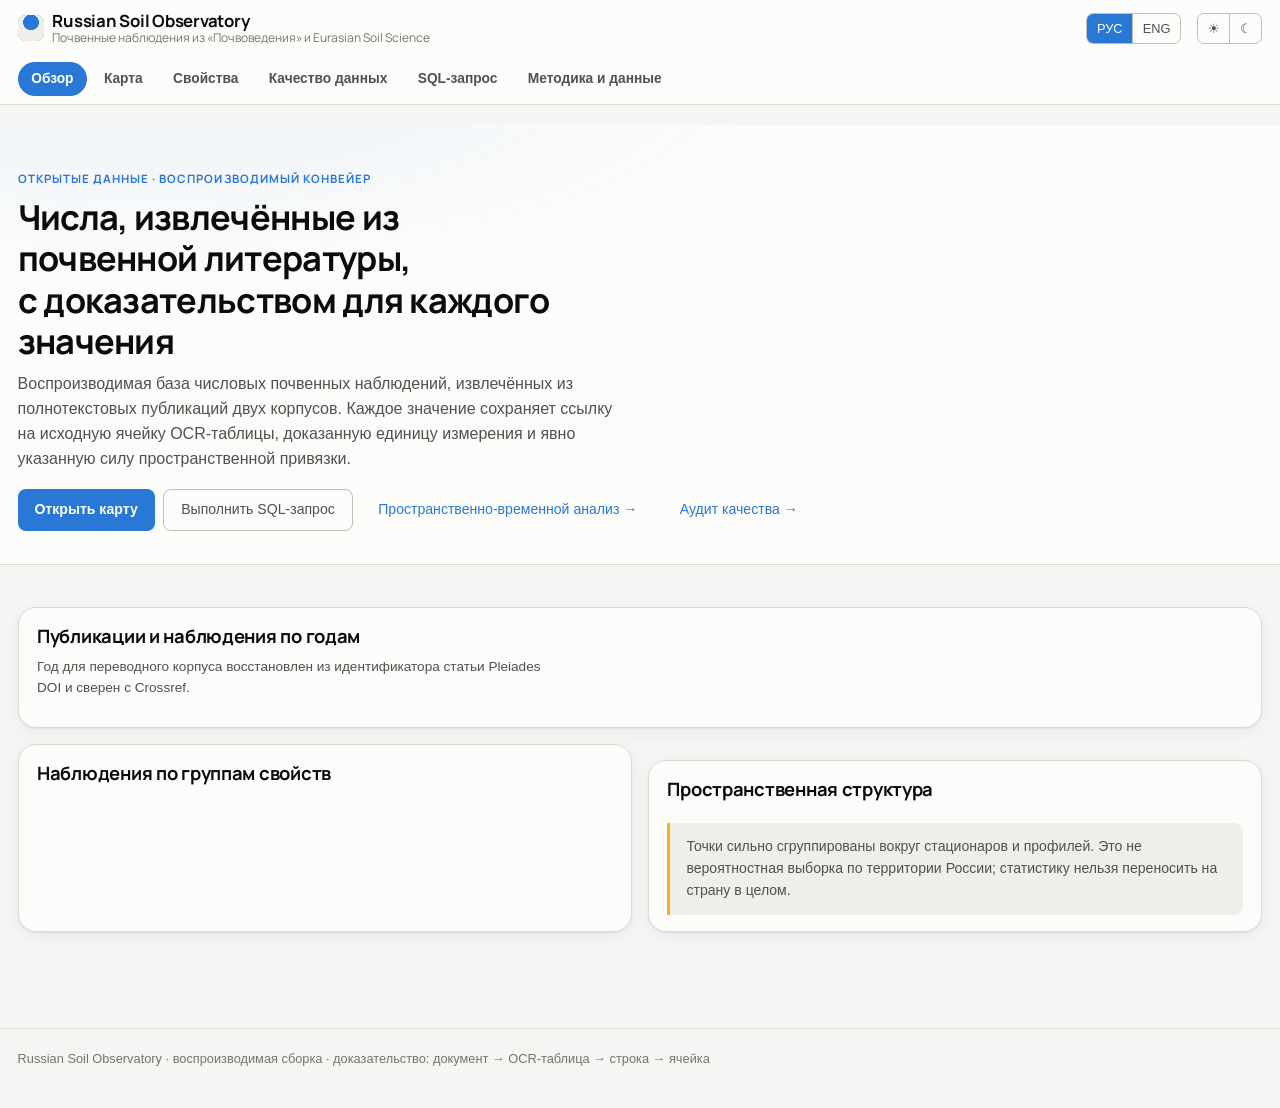
==== commit 61931ef1: "Full rebuild: new admission-gated database (94,996 obs, 4862 docs, 3 corpora) The observation layer " ====
--- a/docs/index.html
+++ b/docs/index.html
@@ -27,7 +27,7 @@
 <link rel="preconnect" href="https://fonts.gstatic.com" crossorigin>
 <link href="https://fonts.googleapis.com/css2?family=Manrope:wght@500;600;700;800&display=swap" rel="stylesheet">
 <link rel="stylesheet" href="assets/leaflet-1.9.4.css">
-<link rel="stylesheet" href="assets/portal.css?v=20260804c">
+<link rel="stylesheet" href="assets/portal.css?v=20260809a">
 </head>
 <body>
 
@@ -69,7 +69,7 @@
       <p class="lede" data-i18n="overview.lede">
         Воспроизводимая база числовых почвенных наблюдений, извлечённых из полнотекстовых
         публикаций двух корпусов. Каждое значение сохраняет ссылку на исходную ячейку
-        OCR-таблицы, признак достоверности единицы измерения и явно указанную силу
+        OCR-таблицы, доказанную единицу измерения и явно указанную силу
         пространственной привязки.
       </p>
       <div class="hero-actions">
@@ -137,9 +137,10 @@
   <!-- ============ PROPERTIES ============ -->
   <section class="panel" id="panel-props" hidden>
     <p class="lede" data-i18n="props.lede">
-      Полный спектр распознанных свойств. «Единица доказана» — доля значений, у которых
-      единица напечатана в таблице или получена обратимым преобразованием; остальным
-      единица намеренно не приписывается.
+      Полный спектр распознанных свойств. Каждое наблюдение попадает в базу только после
+      того, как его единица доказана (напечатана в таблице или получена обратимым
+      преобразованием) — колонка «Единица доказана» поэтому близка к 100% для всех
+      показателей: это критерий допуска в слой, а не остаточная неопределённость внутри него.
     </p>
     <div class="card">
       <div class="toolbar">
@@ -232,13 +233,13 @@
 
     <div class="grid wide">
       <div class="card">
-        <h2 data-i18n="quality.unit">Уверенность в единице измерения</h2>
+        <h2 data-i18n="quality.unit">Допуск кандидатов в слой наблюдений</h2>
         <div id="chart-normalization"></div>
         <div class="callout" style="margin-top:.9rem" data-i18n="quality.unit.note">
-          <strong>high</strong> — единица напечатана в заголовке колонки; <strong>medium</strong> —
-          надёжно выведена из контекста статьи, подписи к таблице или соседних колонок;
-          <strong>low</strong> — предположение (обычно каноническая единица показателя по
-          умолчанию), непригодное для количественного сравнения между публикациями.
+          Кандидат из OCR-таблицы становится наблюдением только после согласованной
+          трёхагентной проверки происхождения и доказанной единицы измерения;
+          <strong>accepted</strong> — кандидат допущен, <strong>rejected</strong> — отклонён
+          или оставлен в очереди ручного разбора.
         </div>
       </div>
       <div class="card">
@@ -287,10 +288,10 @@
       <div class="card">
         <h2 data-i18n="about.rules">Чего эти данные не утверждают</h2>
         <ul class="clean">
-          <li data-i18n="about.rule1">Единица измерения формально определена для каждого наблюдения (<code>observation_unit_inference</code>), но с разной силой доказательности: значение с уверенностью <code>low</code> получило единицу лишь предположением, а не тем, что напечатано в статье, и непригодно для количественного сравнения между публикациями.</li>
+          <li data-i18n="about.rule1">Наблюдение попадает в базу только после того, как его единица измерения доказана (напечатана в заголовке/подписи или получена обратимым преобразованием) и прошла согласованную трёхагентную проверку происхождения; кандидаты без доказанной единицы остаются в очереди ручного разбора.</li>
           <li data-i18n="about.rule2">Единственная координата в статье — это контекст документа, а не GPS каждой строки таблицы.</li>
           <li data-i18n="about.rule3">pH(H₂O), pH(KCl) и pH без указания метода — три разных показателя.</li>
-          <li data-i18n="about.rule4">Для 626 пар статей установлено соответствие «русский оригинал ↔ перевод в Eurasian Soil Science»: 608 — разбором печатной библиографической ссылки на источник, 18 — по отпечатку числовых значений таблиц; документы не объединяются. Верхняя граница риска двойного учёта для остальных статей — 1.4% слоя.</li>
+          <li data-i18n="about.rule4">В <code>document_links.csv</code> — 966 связей между документами: 625 пар «русский оригинал ↔ перевод в Eurasian Soil Science» (608 по печатной ссылке, 17 по отпечатку значений) и 341 связь «прежний импорт РЦСИ ↔ новый OCR-импорт того же источника». Документы не объединяются. Верхняя граница риска двойного учёта для остальных статей «Почвоведения» — 6.8% слоя.</li>
           <li data-i18n="about.rule5">Набор точек не является вероятностной выборкой по территории России.</li>
         </ul>
       </div>
@@ -323,7 +324,7 @@
 python3 observatory_v1/merge_spatial_layers.py --db DB
 python3 observatory_v1/link_springer_translations.py --db DB
 python3 docs/scripts/build_portal.py --db DB --output docs/data</pre>
-      <p class="status" style="margin-top:.6rem" data-i18n="about.repro.note">Полная последовательность, включая сборку научного анализа и отчётов, — в <code>README.md</code> репозитория.</p>
+      <p class="status" style="margin-top:.6rem" data-i18n="about.repro.note">Полная последовательность, включая сборку научного анализа и отчётов, — в <code>README.md</code> репозитория. Текущий рабочий снимок дополнительно прошёл трёхагентную ручную сверку происхождения и единиц измерения (2026-08-06 — 2026-08-09), не сводимую к одной команде; журнал — в <code>docs/database_rebuild_note.md</code> и <code>docs/recovery_journal_2026-08-09.md</code>.</p>
       <p class="status" id="generated-at"></p>
     </div>
 
@@ -343,6 +344,6 @@
 <button type="button" id="to-top" class="to-top" aria-label="Наверх" title="Наверх">↑</button>
 
 <script src="assets/leaflet.js"></script>
-<script src="assets/portal.js?v=20260804c"></script>
+<script src="assets/portal.js?v=20260809a"></script>
 </body>
 </html>
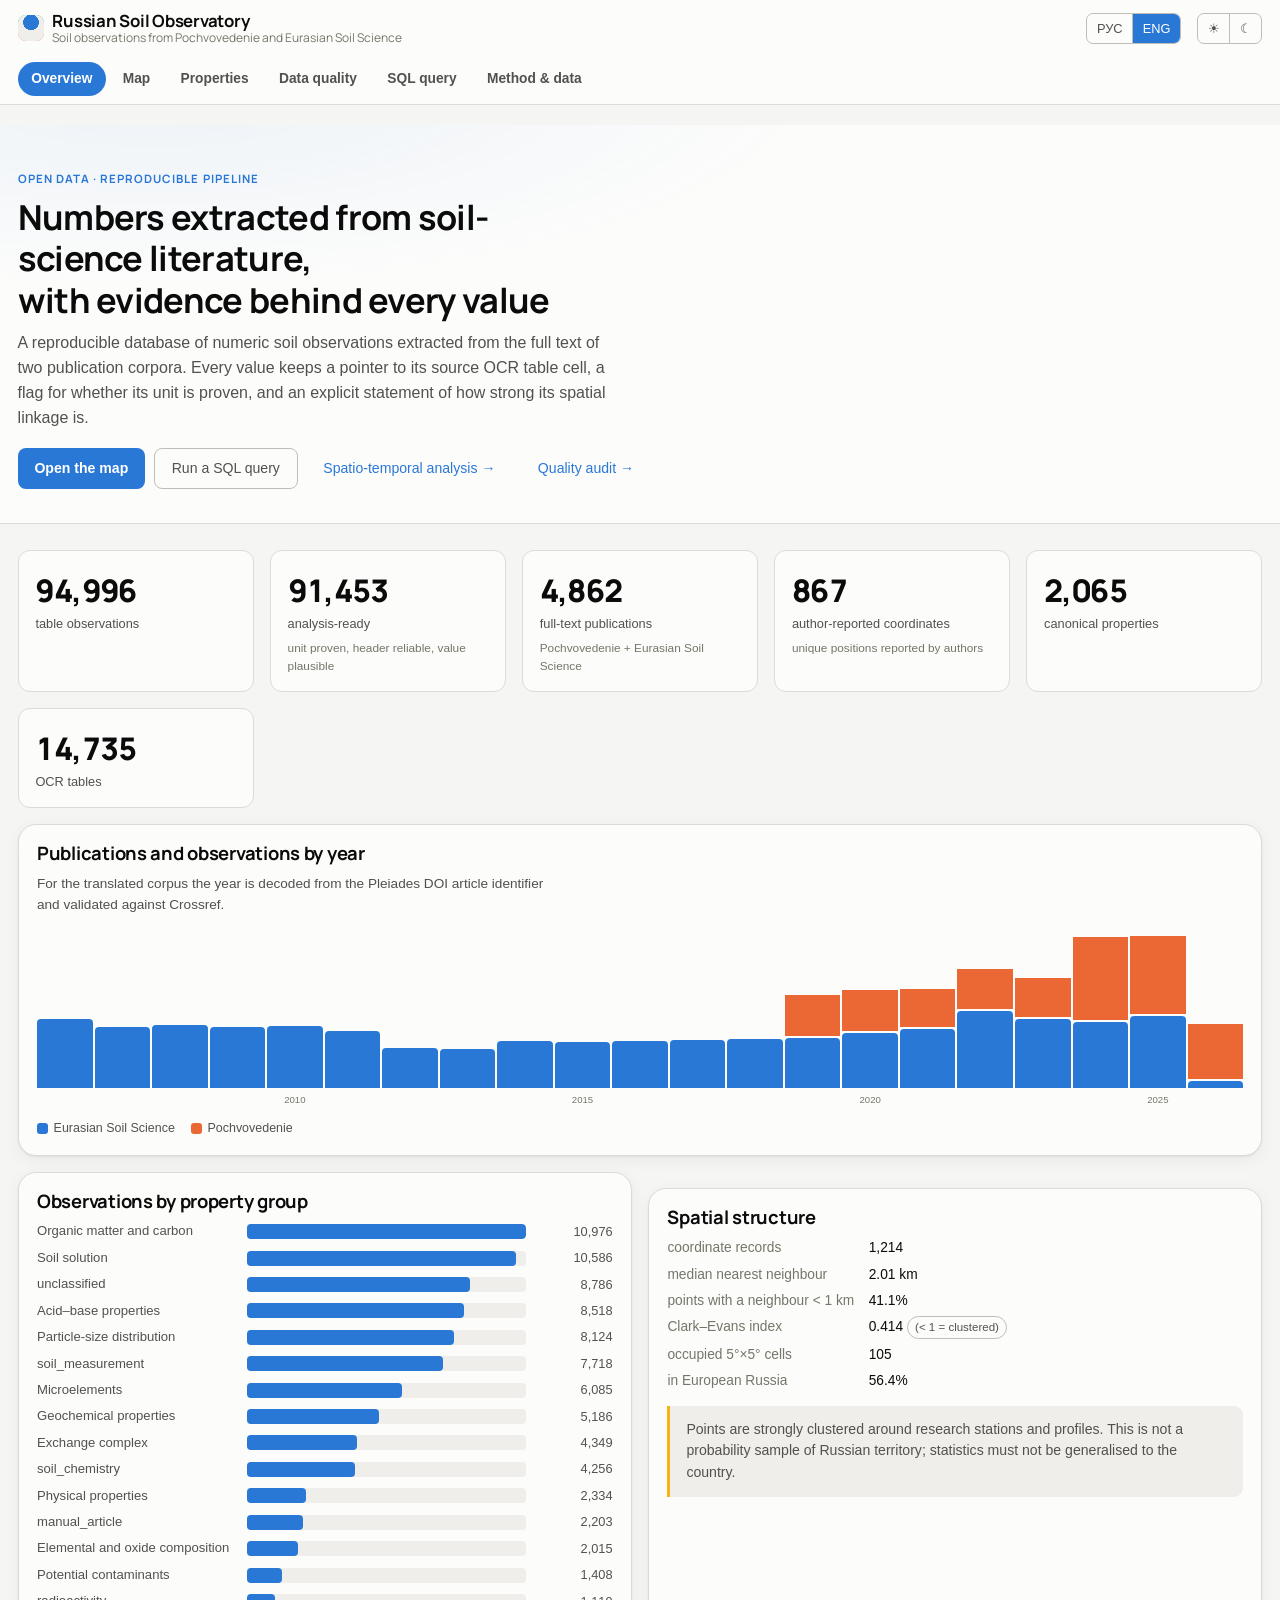
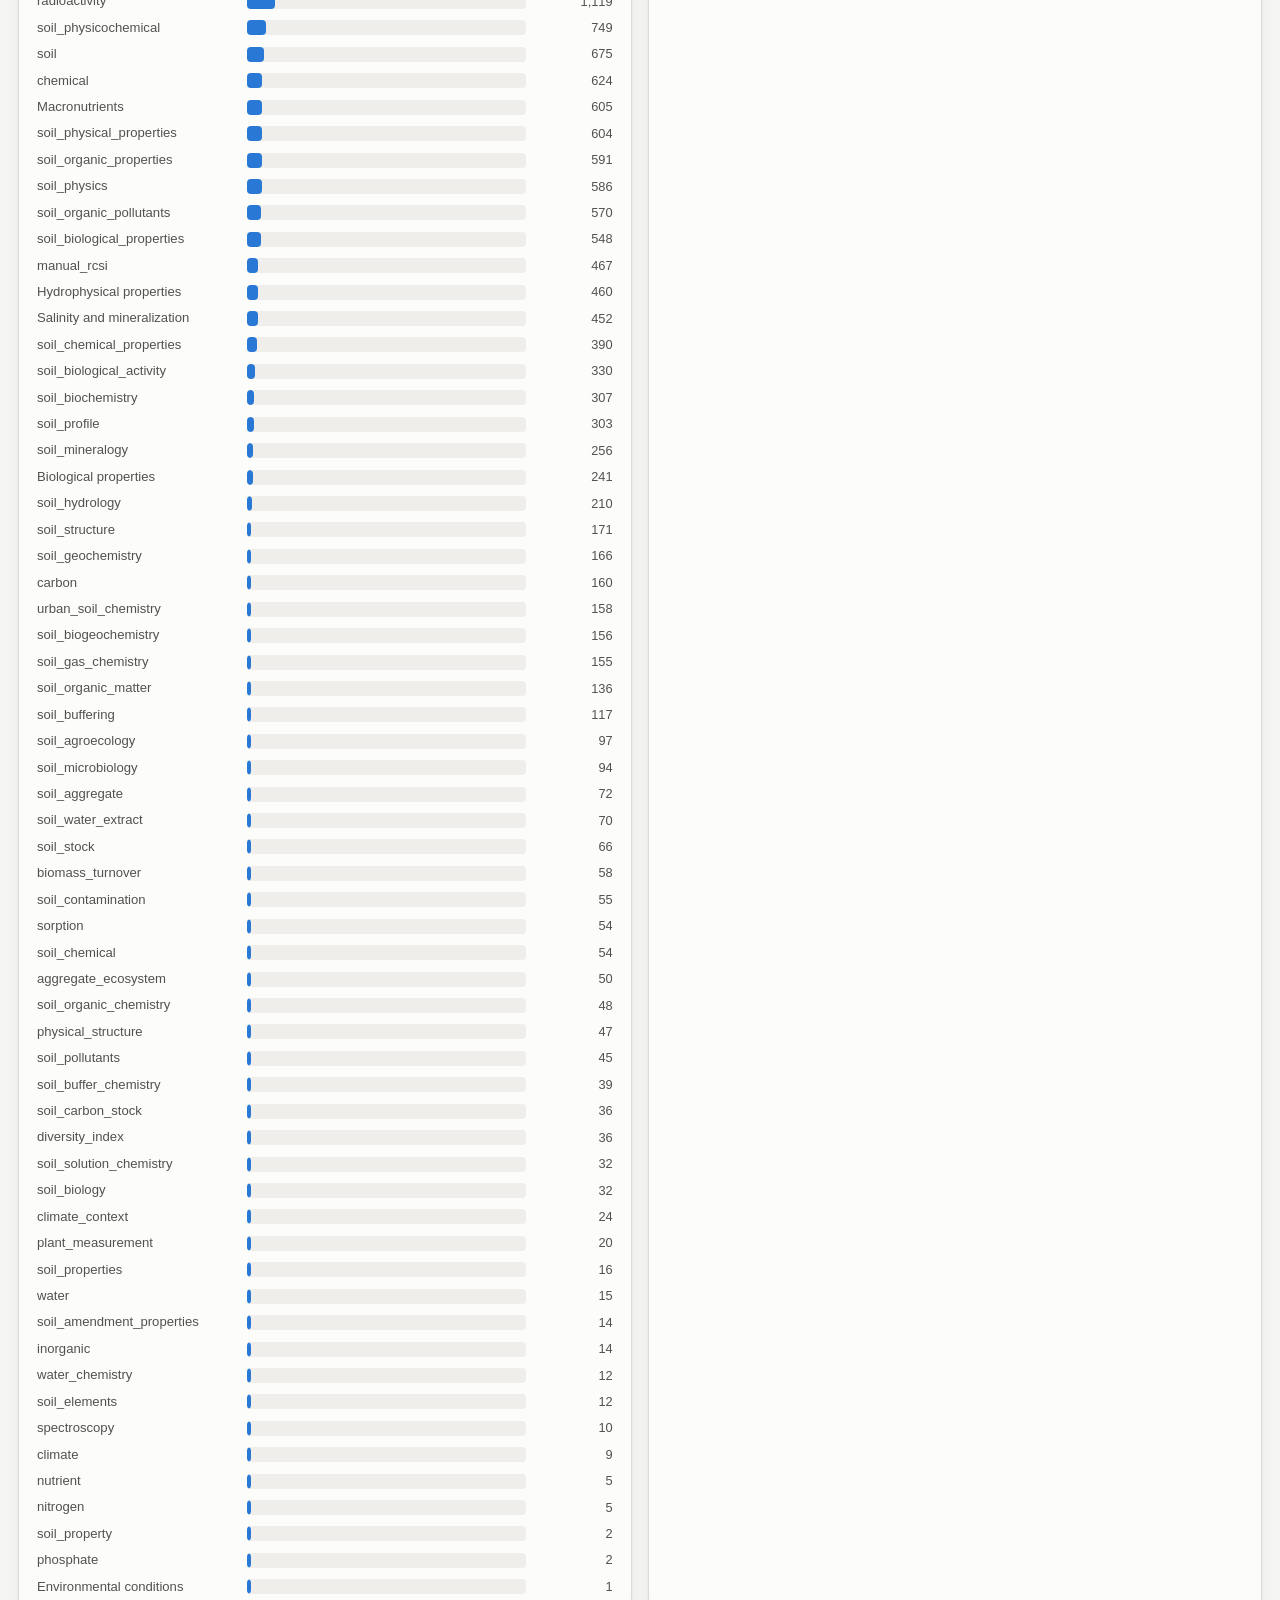
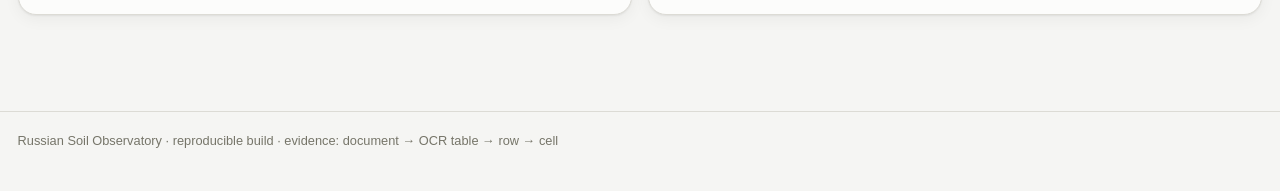
==== commit 2d865dcf: "Fix orphaned observation_soil_type layer (66% orphaned rows after DB rebuild) Two-thirds of the soil" ====
--- a/docs/index.html
+++ b/docs/index.html
@@ -27,7 +27,7 @@
 <link rel="preconnect" href="https://fonts.gstatic.com" crossorigin>
 <link href="https://fonts.googleapis.com/css2?family=Manrope:wght@500;600;700;800&display=swap" rel="stylesheet">
 <link rel="stylesheet" href="assets/leaflet-1.9.4.css">
-<link rel="stylesheet" href="assets/portal.css?v=20260809a">
+<link rel="stylesheet" href="assets/portal.css?v=20260810a">
 </head>
 <body>
 
@@ -344,6 +344,6 @@
 <button type="button" id="to-top" class="to-top" aria-label="Наверх" title="Наверх">↑</button>
 
 <script src="assets/leaflet.js"></script>
-<script src="assets/portal.js?v=20260809a"></script>
+<script src="assets/portal.js?v=20260810a"></script>
 </body>
 </html>
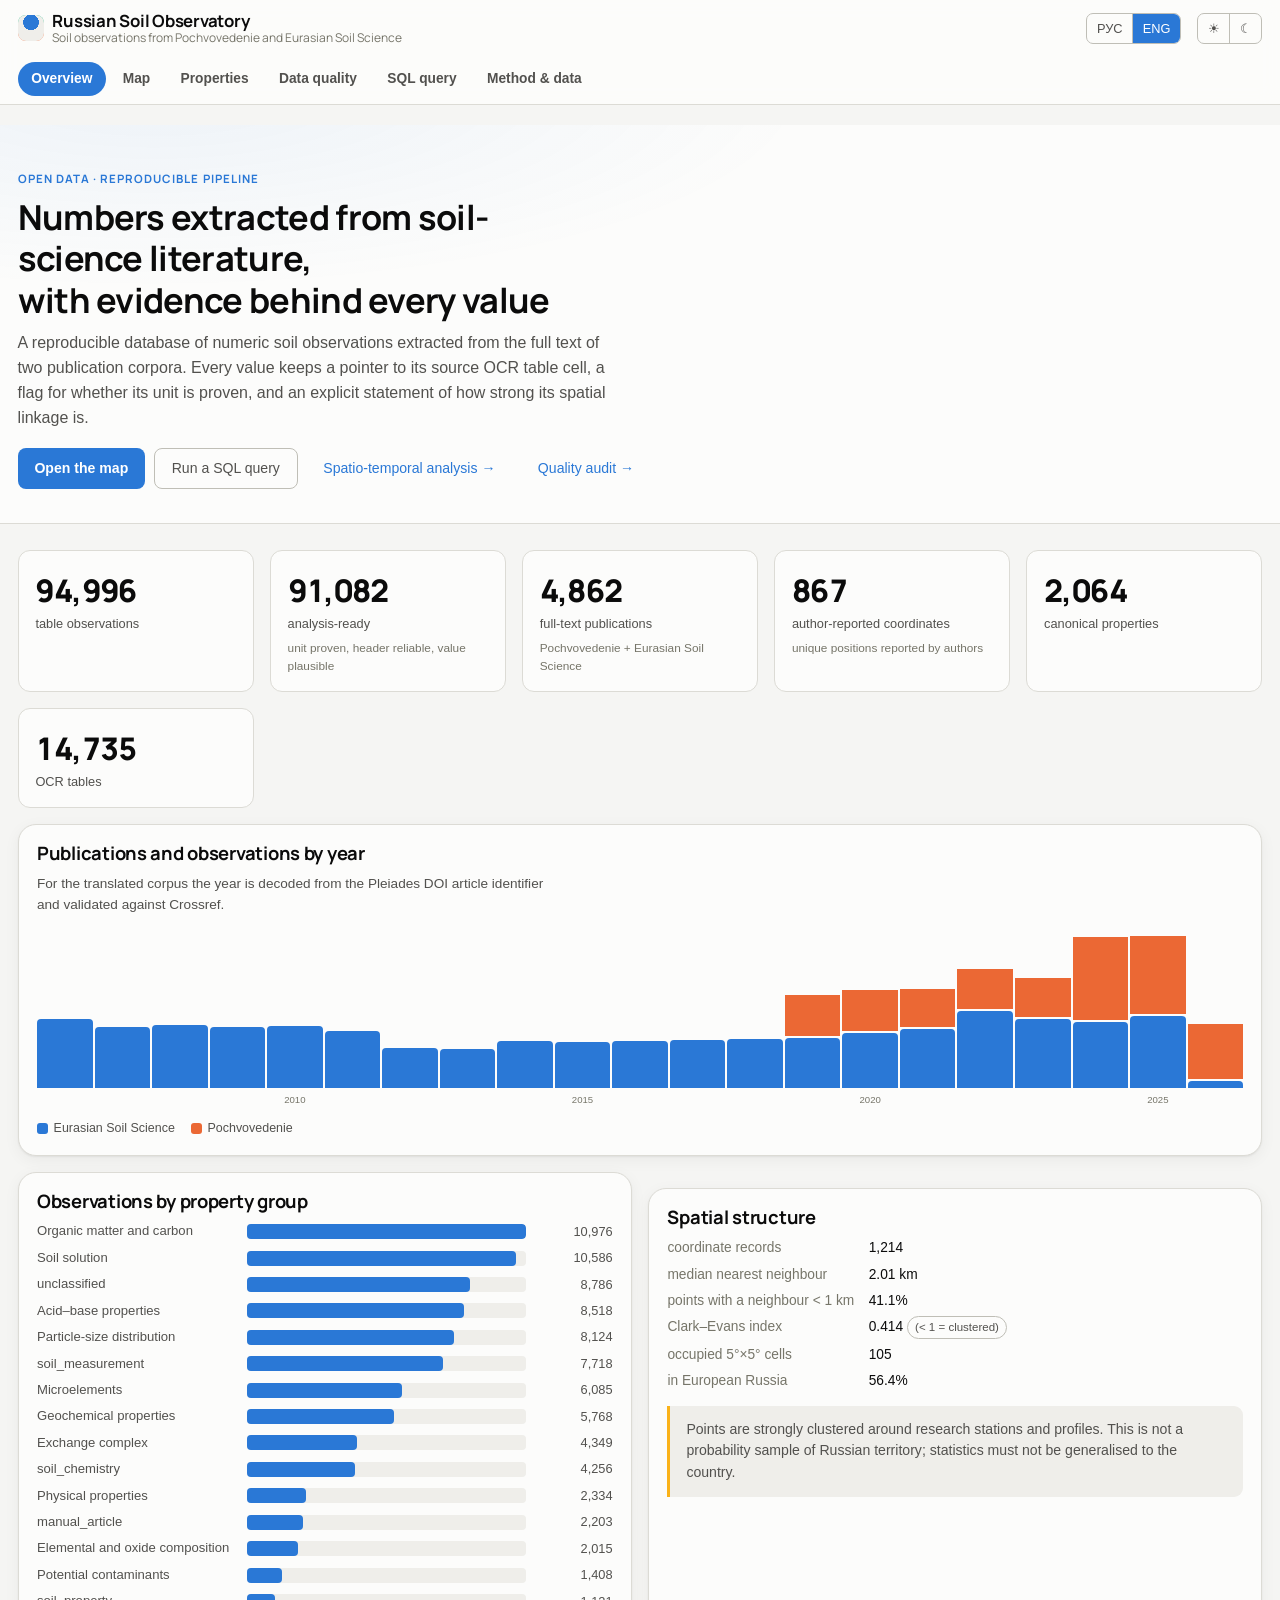
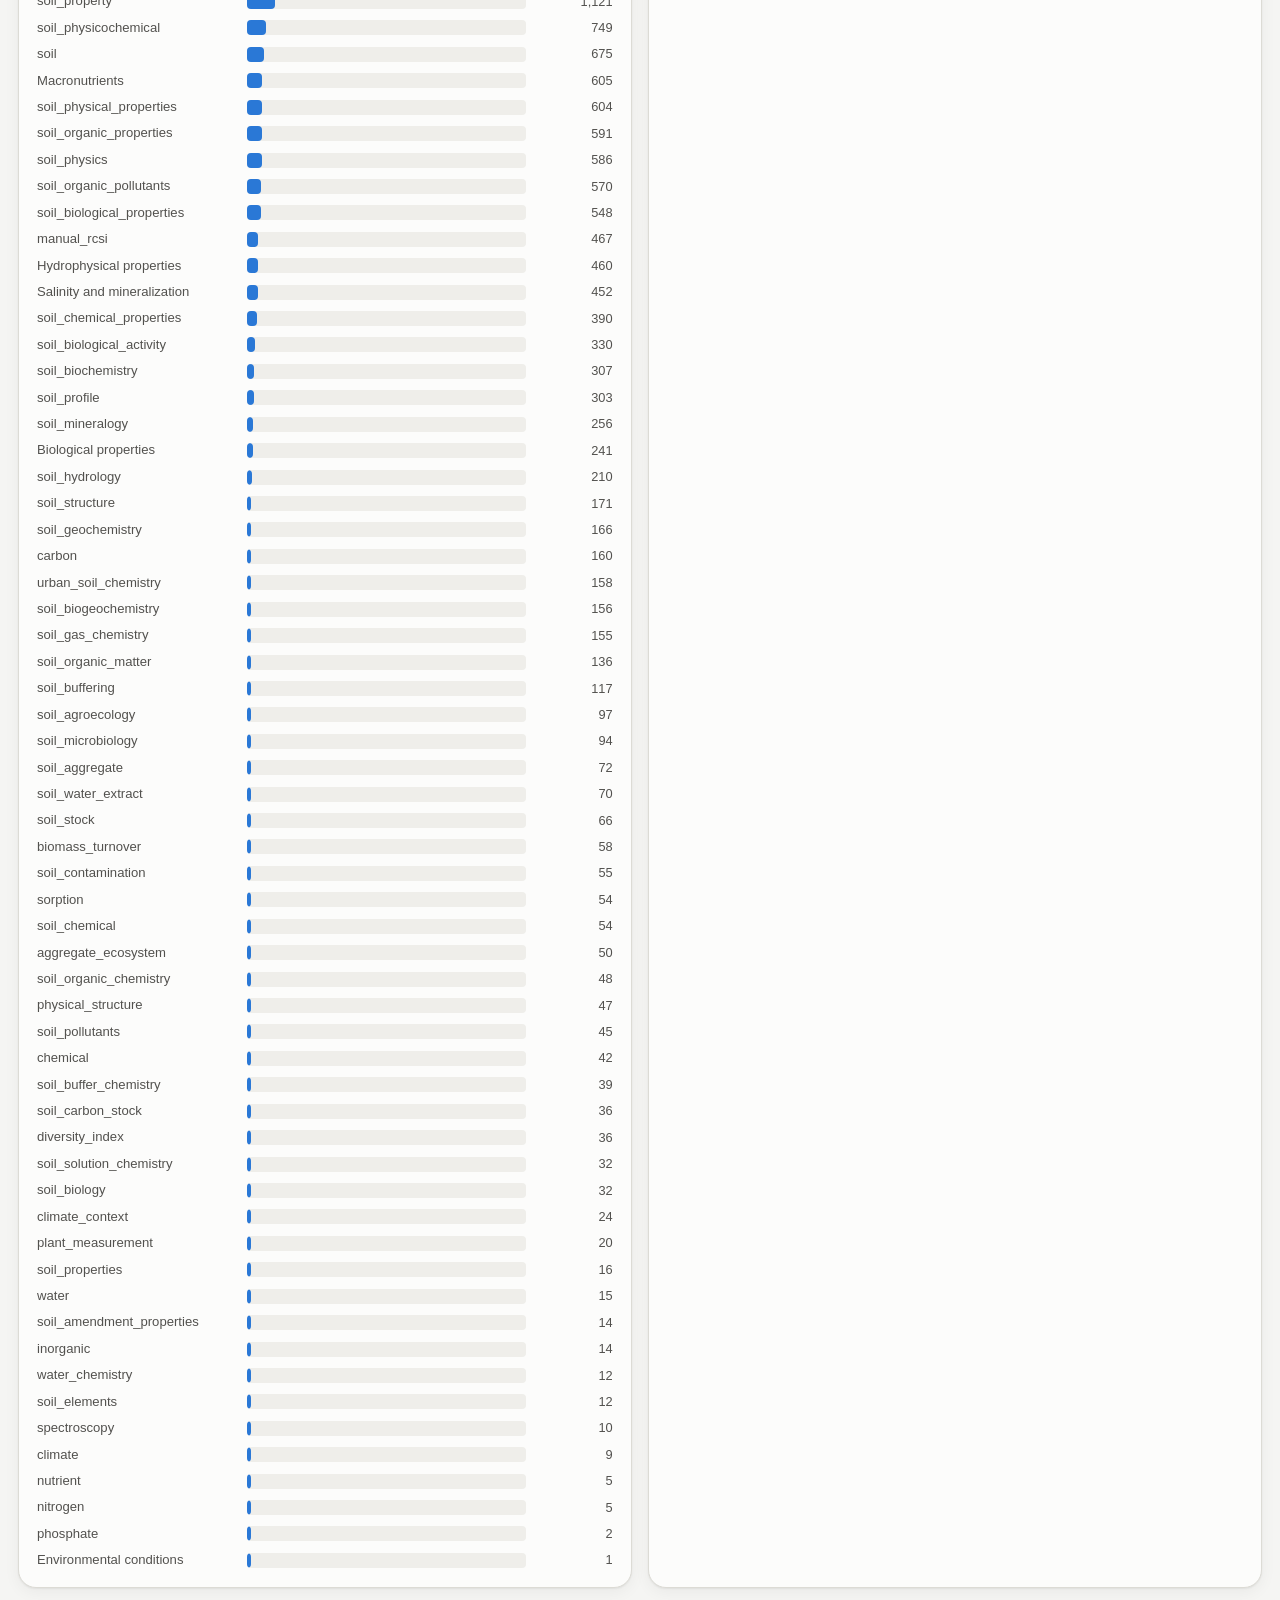
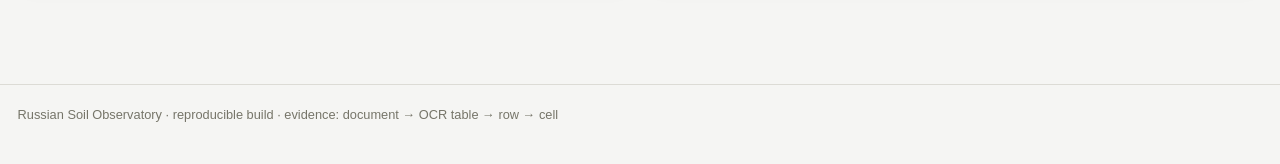
==== commit 23ed12ba: "Apply quality-flag repairs and re-fix observation_soil_type regression Three data-quality fixes (fou" ====
--- a/docs/index.html
+++ b/docs/index.html
@@ -27,7 +27,7 @@
 <link rel="preconnect" href="https://fonts.gstatic.com" crossorigin>
 <link href="https://fonts.googleapis.com/css2?family=Manrope:wght@500;600;700;800&display=swap" rel="stylesheet">
 <link rel="stylesheet" href="assets/leaflet-1.9.4.css">
-<link rel="stylesheet" href="assets/portal.css?v=20260810a">
+<link rel="stylesheet" href="assets/portal.css?v=20260810b">
 </head>
 <body>
 
@@ -344,6 +344,6 @@
 <button type="button" id="to-top" class="to-top" aria-label="Наверх" title="Наверх">↑</button>
 
 <script src="assets/leaflet.js"></script>
-<script src="assets/portal.js?v=20260810a"></script>
+<script src="assets/portal.js?v=20260810b"></script>
 </body>
 </html>
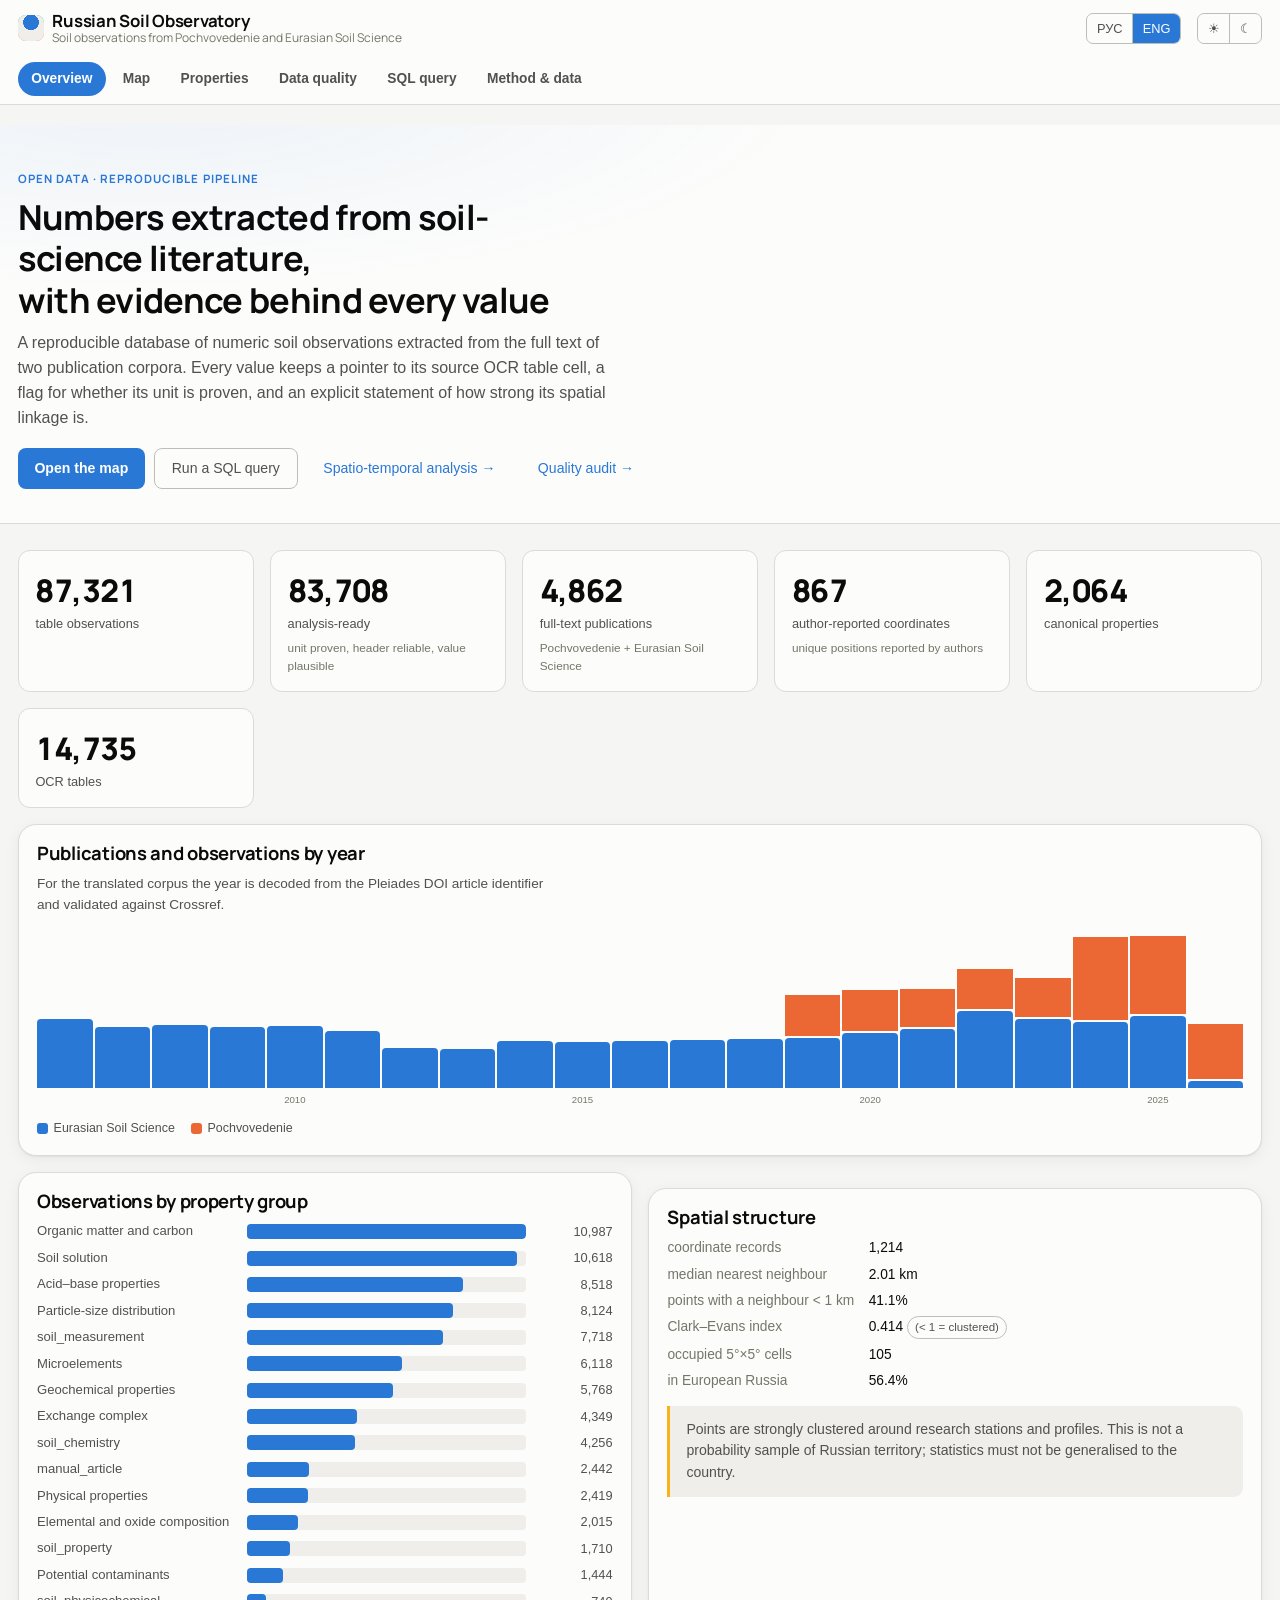
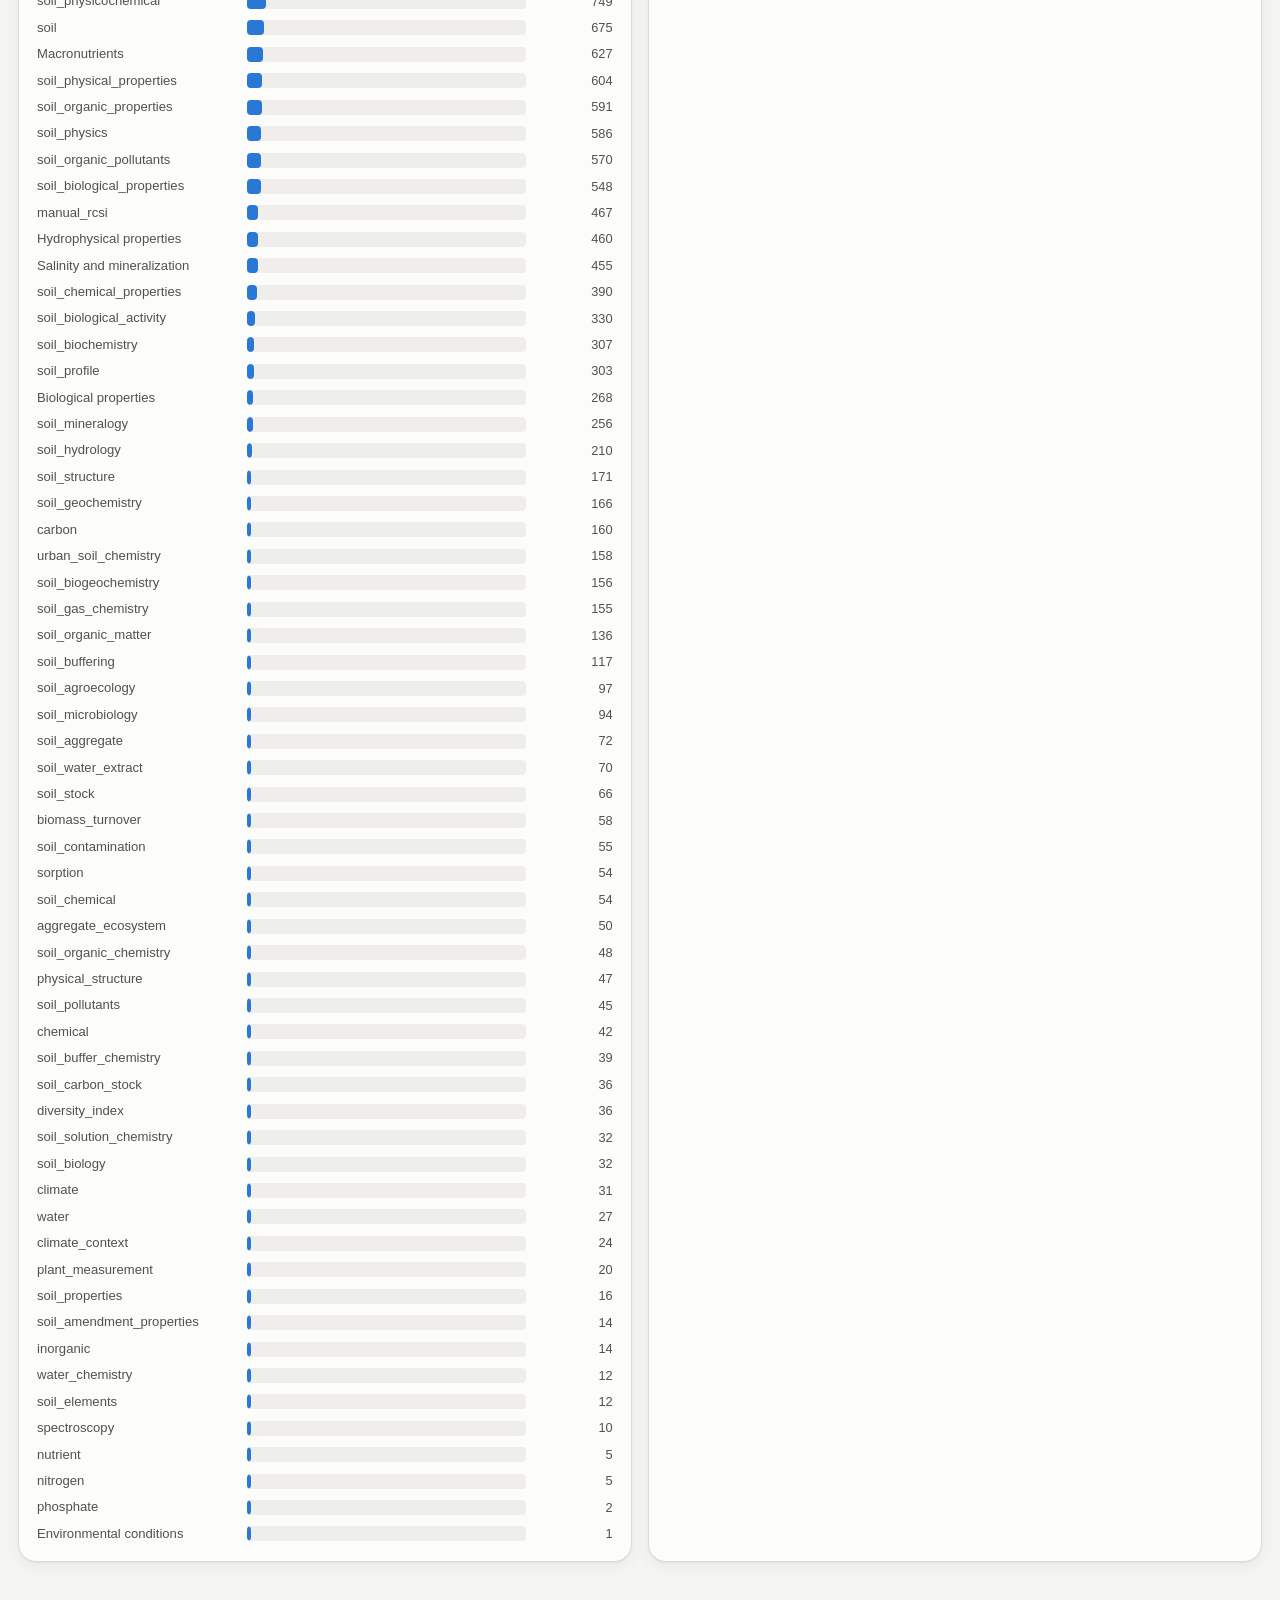
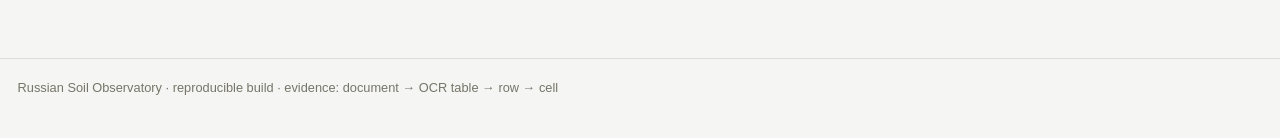
==== commit 43262cfb: "Separate unclassified_table_metric into an audited, non-core layer Verified a new master DB (SHA-256" ====
--- a/docs/index.html
+++ b/docs/index.html
@@ -27,7 +27,7 @@
 <link rel="preconnect" href="https://fonts.gstatic.com" crossorigin>
 <link href="https://fonts.googleapis.com/css2?family=Manrope:wght@500;600;700;800&display=swap" rel="stylesheet">
 <link rel="stylesheet" href="assets/leaflet-1.9.4.css">
-<link rel="stylesheet" href="assets/portal.css?v=20260810b">
+<link rel="stylesheet" href="assets/portal.css?v=20260811a">
 </head>
 <body>
 
@@ -247,6 +247,10 @@
         <div id="chart-linkage"></div>
       </div>
     </div>
+    <div class="callout" style="margin-top:1rem" data-i18n="quality.supplemental.note">
+      Supplemental-слой содержит 2 674 явно сопоставленных raw-строки и 57 дополнительных свойств.
+      Он скачивается отдельно и не входит в core-каталог 2 629 или в аналитический clean-слой.
+    </div>
   </section>
 
   <!-- ============ QUERY ============ -->
@@ -344,6 +348,6 @@
 <button type="button" id="to-top" class="to-top" aria-label="Наверх" title="Наверх">↑</button>
 
 <script src="assets/leaflet.js"></script>
-<script src="assets/portal.js?v=20260810b"></script>
+<script src="assets/portal.js?v=20260811a"></script>
 </body>
 </html>
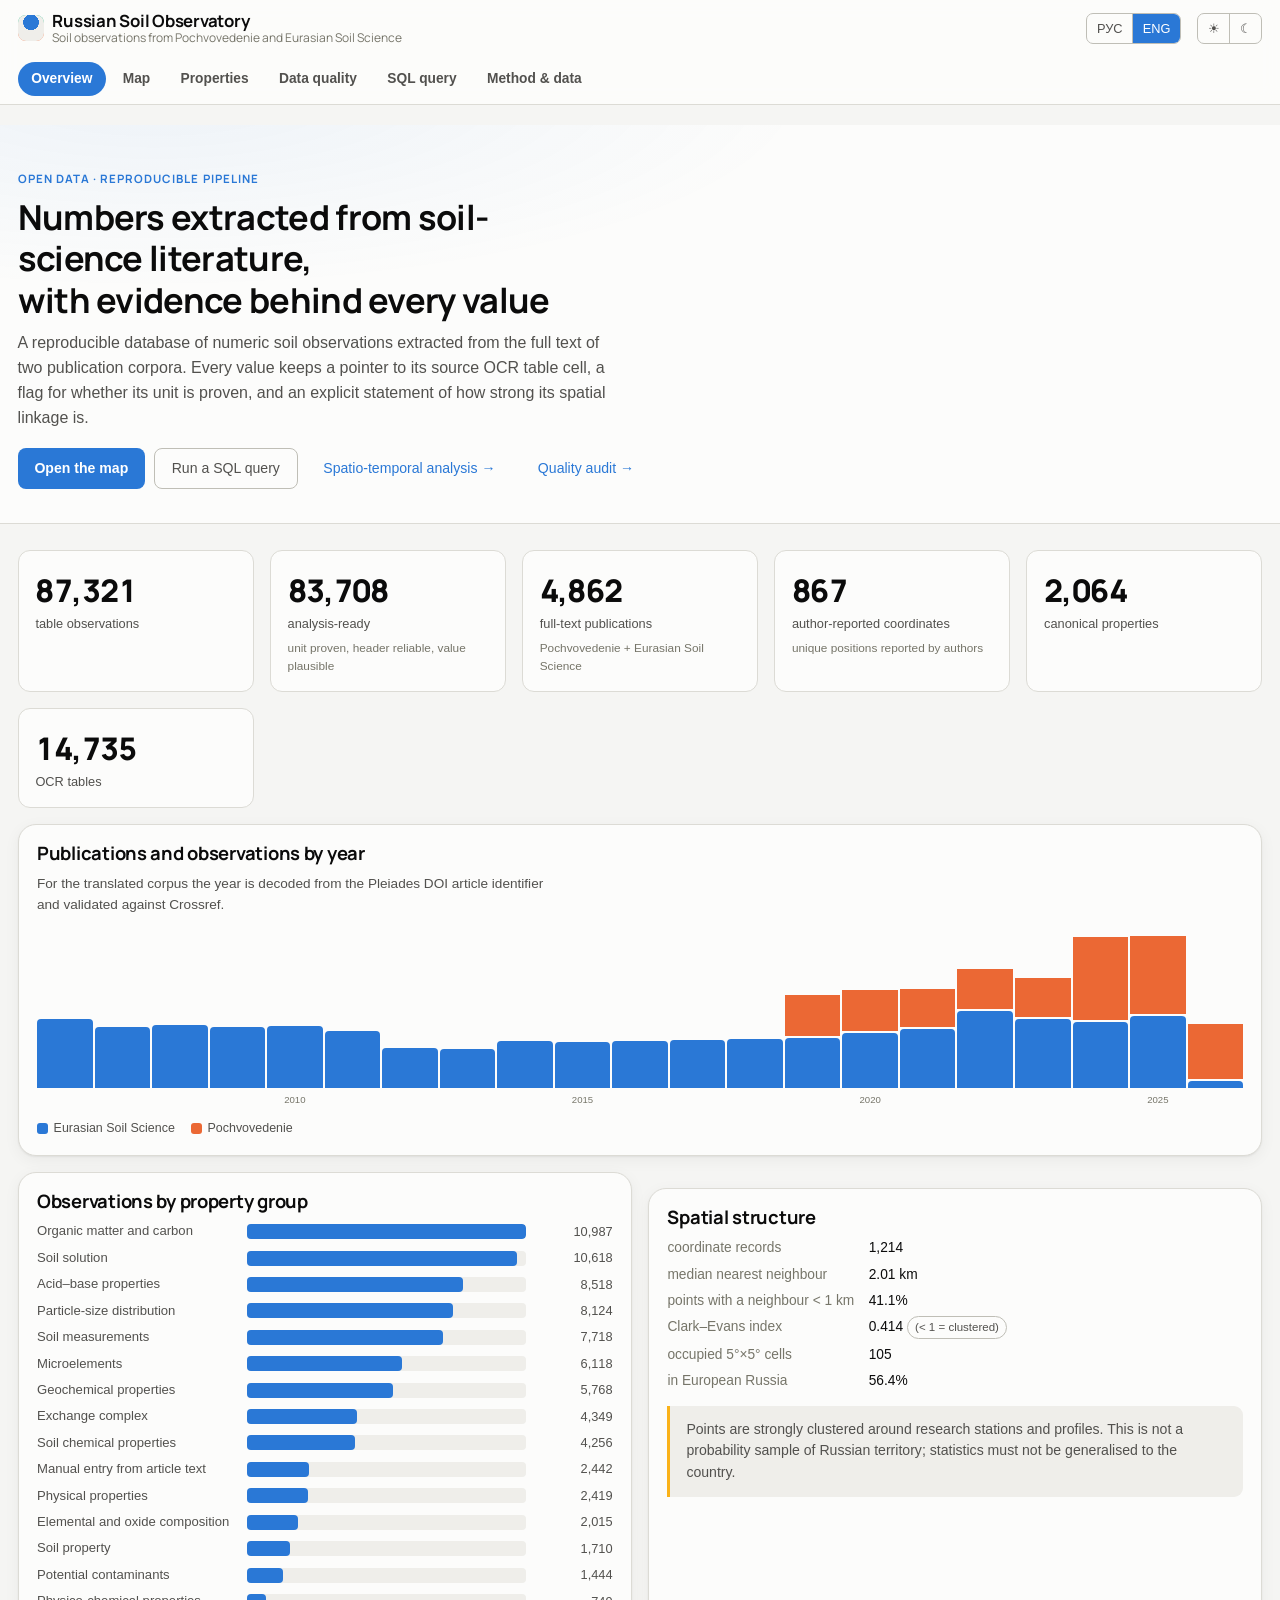
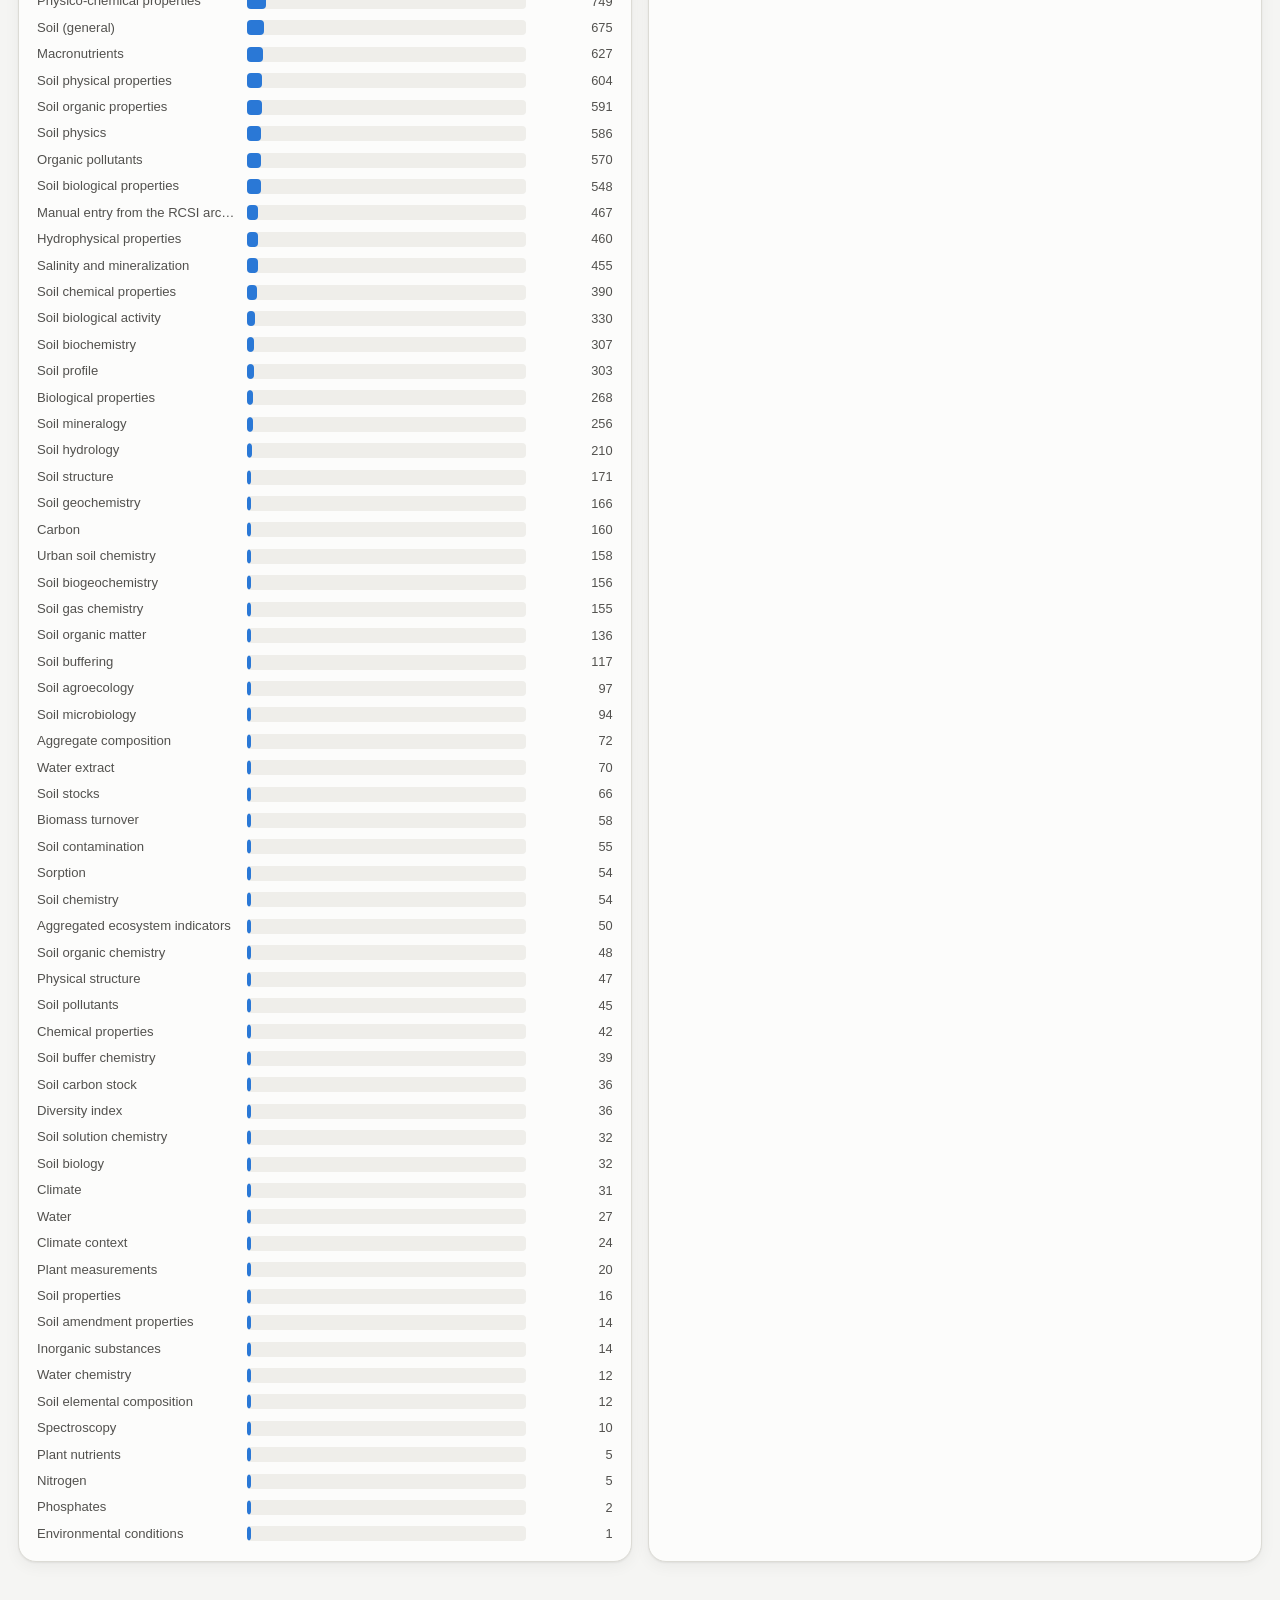
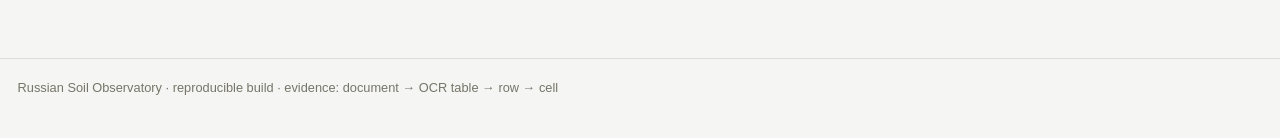
==== commit d340d108: "Translate the 27 real canonical properties still showing English; hide single-publication properties" ====
--- a/docs/index.html
+++ b/docs/index.html
@@ -152,6 +152,10 @@
           <option value="normalized" data-i18n="props.sort.norm">по доказанным единицам</option>
           <option value="documents" data-i18n="props.sort.docs">по числу публикаций</option>
         </select>
+        <label class="status" style="display:inline-flex;align-items:center;gap:.35rem">
+          <input type="checkbox" id="prop-show-rare">
+          <span data-i18n="props.showRare">показать редкие (из одной публикации)</span>
+        </label>
         <span class="status" id="prop-count"></span>
       </div>
       <div class="table-scroll">
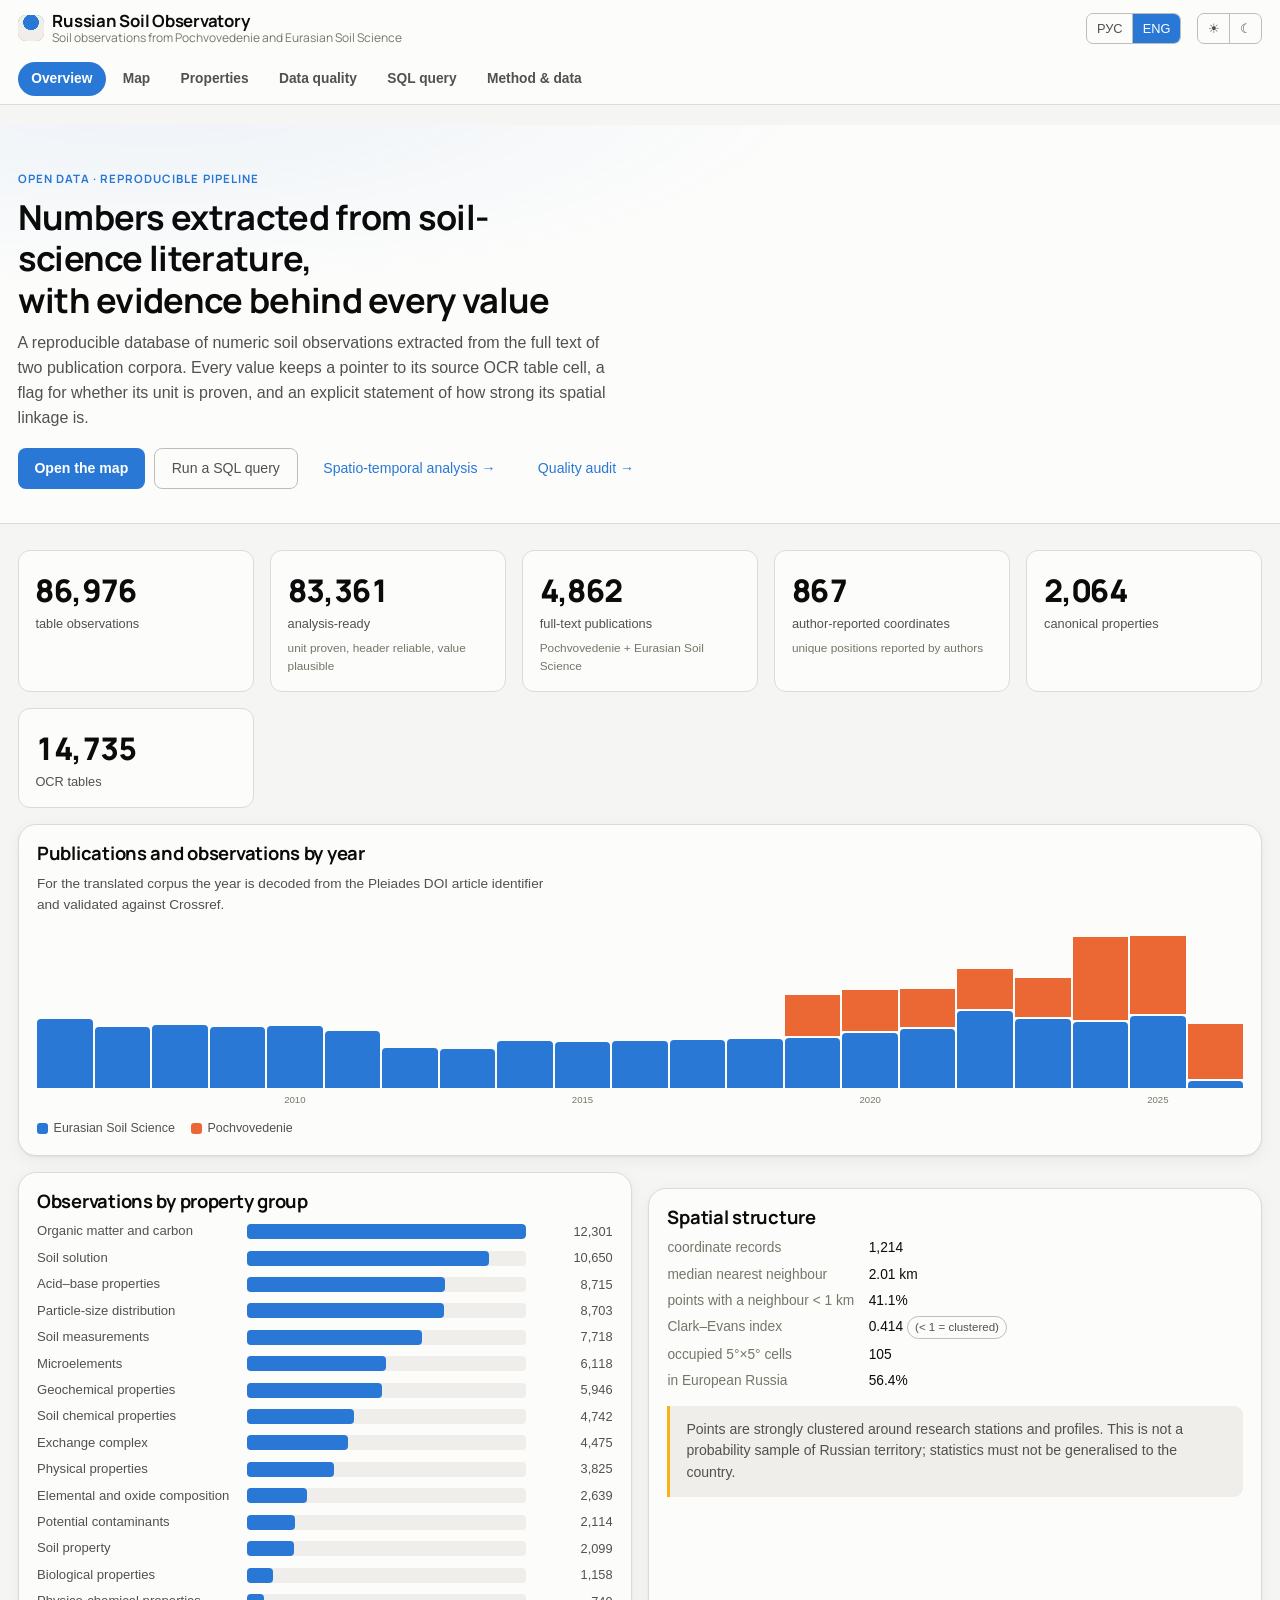
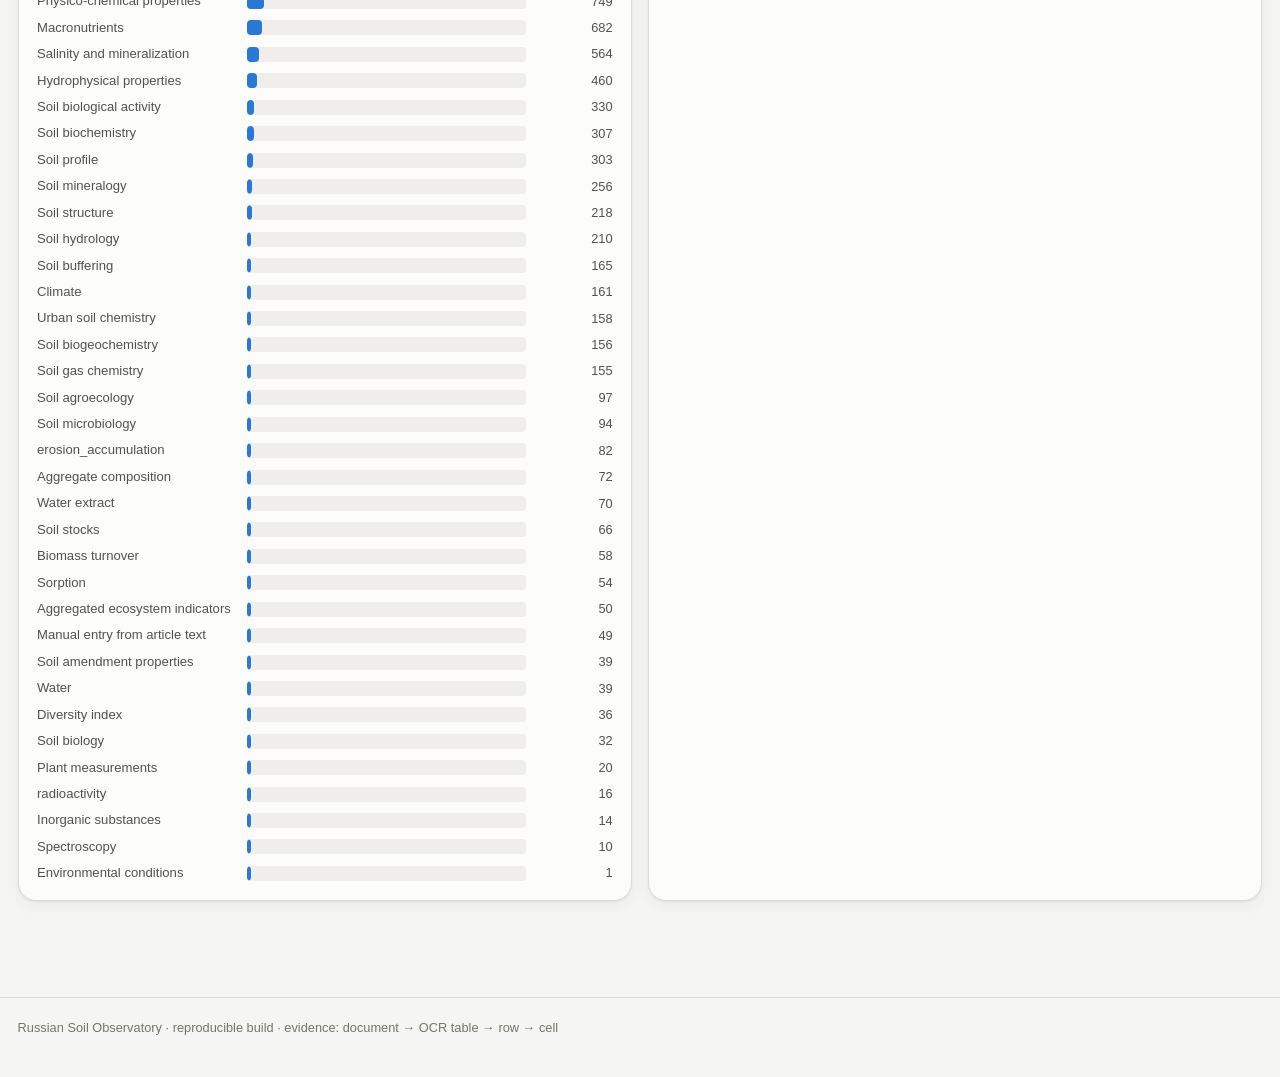
==== commit cbef3aa9: "Устранить дефект дублирования ячеек, коллизию property_id depth_or_x, разрыв покрытия горизонтом - t" ====
--- a/docs/index.html
+++ b/docs/index.html
@@ -27,7 +27,7 @@
 <link rel="preconnect" href="https://fonts.gstatic.com" crossorigin>
 <link href="https://fonts.googleapis.com/css2?family=Manrope:wght@500;600;700;800&display=swap" rel="stylesheet">
 <link rel="stylesheet" href="assets/leaflet-1.9.4.css">
-<link rel="stylesheet" href="assets/portal.css?v=20260811a">
+<link rel="stylesheet" href="assets/portal.css?v=20260811c">
 </head>
 <body>
 
@@ -146,6 +146,10 @@
       <div class="toolbar">
         <input type="text" id="prop-filter" class="ghost" style="min-width:220px"
                data-i18n-placeholder="props.filter" placeholder="Найти свойство…">
+        <label class="status" for="prop-category" data-i18n="props.category">Группа:</label>
+        <select id="prop-category" class="ghost" style="padding:.35rem .5rem">
+          <option value="" data-i18n="props.category.all">все группы</option>
+        </select>
         <label class="status" for="prop-sort" data-i18n="props.sort">Сортировка:</label>
         <select id="prop-sort" class="ghost" style="padding:.35rem .5rem">
           <option value="observations" data-i18n="props.sort.n">по числу наблюдений</option>
@@ -272,6 +276,7 @@
         <button class="ghost" data-example="1" data-i18n="query.ex2">pH по глубине</button>
         <button class="ghost" data-example="2" data-i18n="query.ex3">Тяжёлые металлы по годам</button>
         <button class="ghost" data-example="3" data-i18n="query.ex4">Только «чистые» данные</button>
+        <button class="ghost" data-example="4" data-i18n="query.ex5">Сводка по группам показателей</button>
         <button class="ghost" id="sql-csv" data-i18n="query.csv">Скачать результат CSV</button>
       </div>
       <p class="status" id="sql-status" data-i18n="query.loading">Загрузка базы…</p>
@@ -352,6 +357,6 @@
 <button type="button" id="to-top" class="to-top" aria-label="Наверх" title="Наверх">↑</button>
 
 <script src="assets/leaflet.js"></script>
-<script src="assets/portal.js?v=20260811a"></script>
+<script src="assets/portal.js?v=20260811c"></script>
 </body>
 </html>
--- a/docs/assets/portal.css
+++ b/docs/assets/portal.css
@@ -239,6 +239,10 @@
 .leaflet-popup-content td, .leaflet-popup-content th { border-bottom: 1px solid #dde4ea; padding: 2px 4px; text-align: left; vertical-align: top; }
 .leaflet-popup-content details { margin: .35rem 0; font-size: .78rem; overflow-wrap: anywhere; }
 .leaflet-popup-content summary { cursor: pointer; color: #075985; }
+/* Leaflet ships a flag glyph next to the attribution link (CARTO's own
+   attribution HTML draws it via this class); this portal's attribution is
+   plain text with no geopolitical content to illustrate, so drop it. */
+.leaflet-attribution-flag { display: none !important; }
 
 /* ---------- tables ---------- */
 
